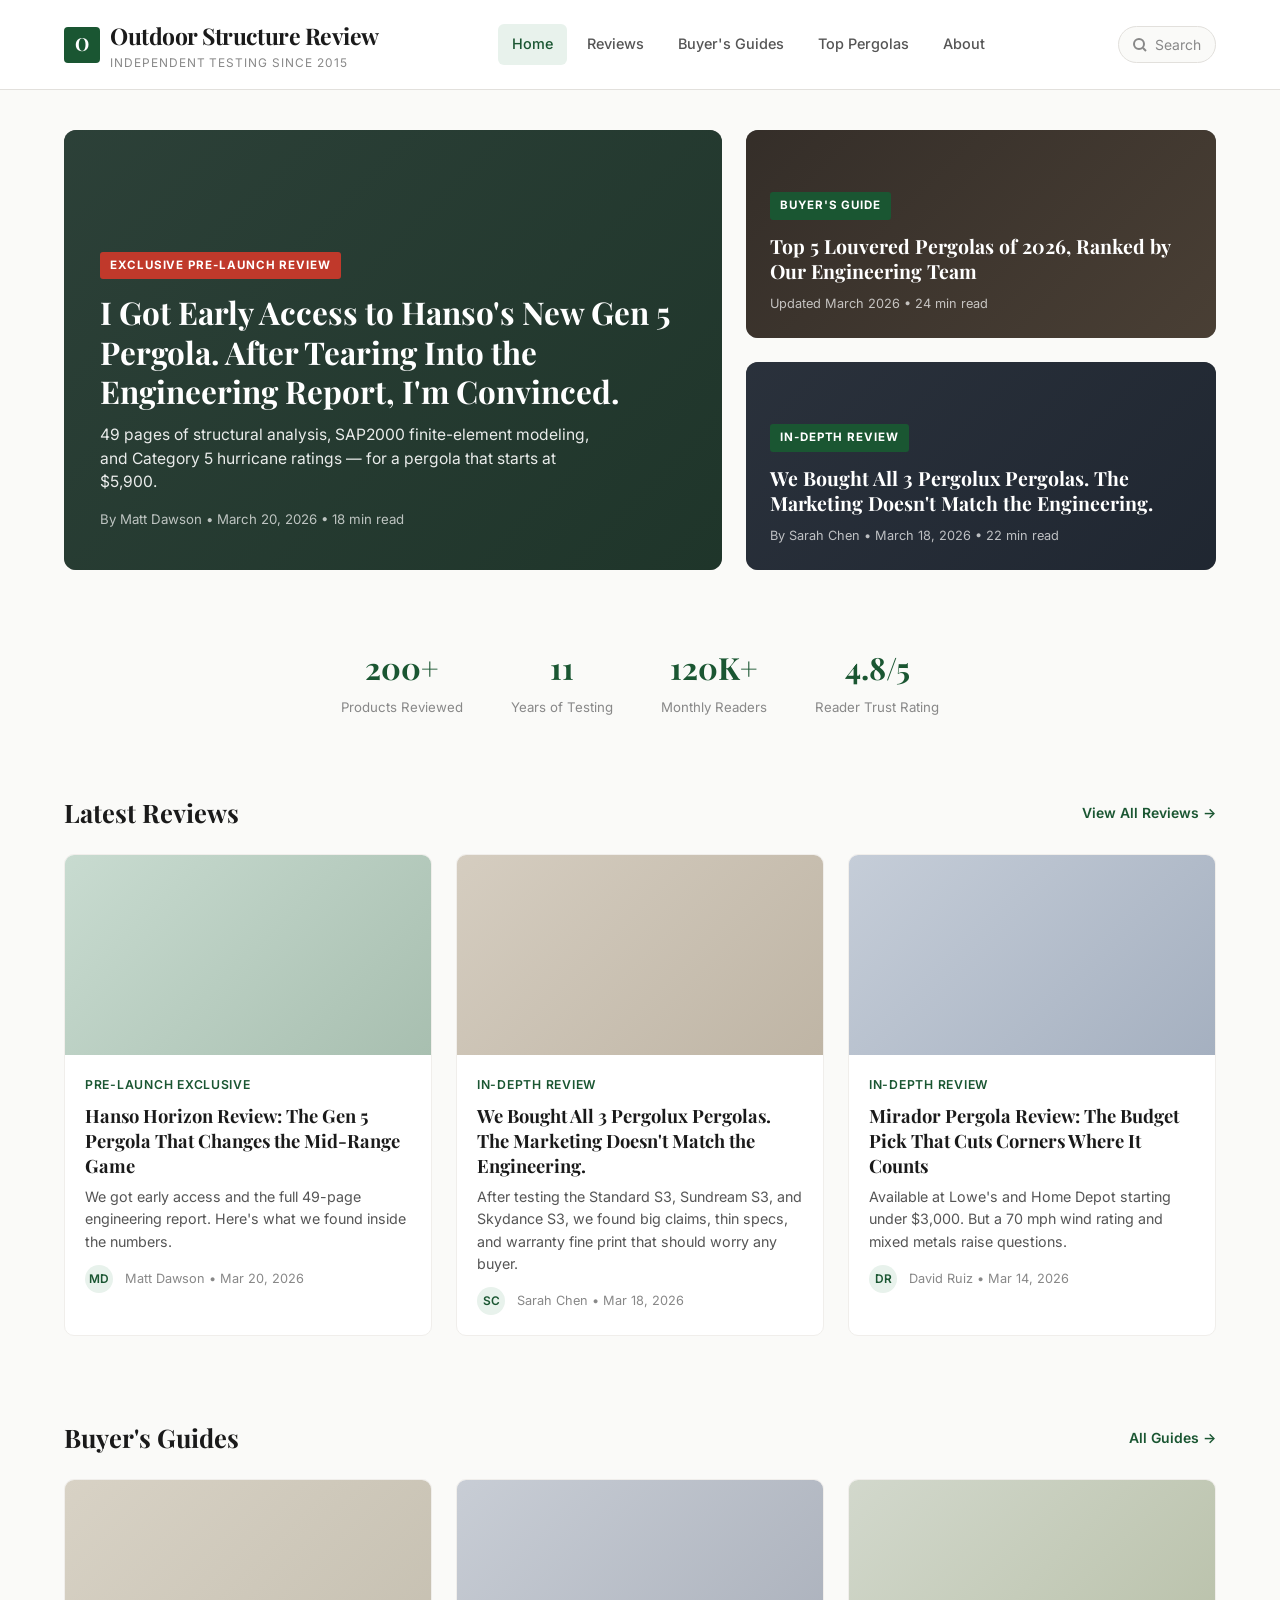
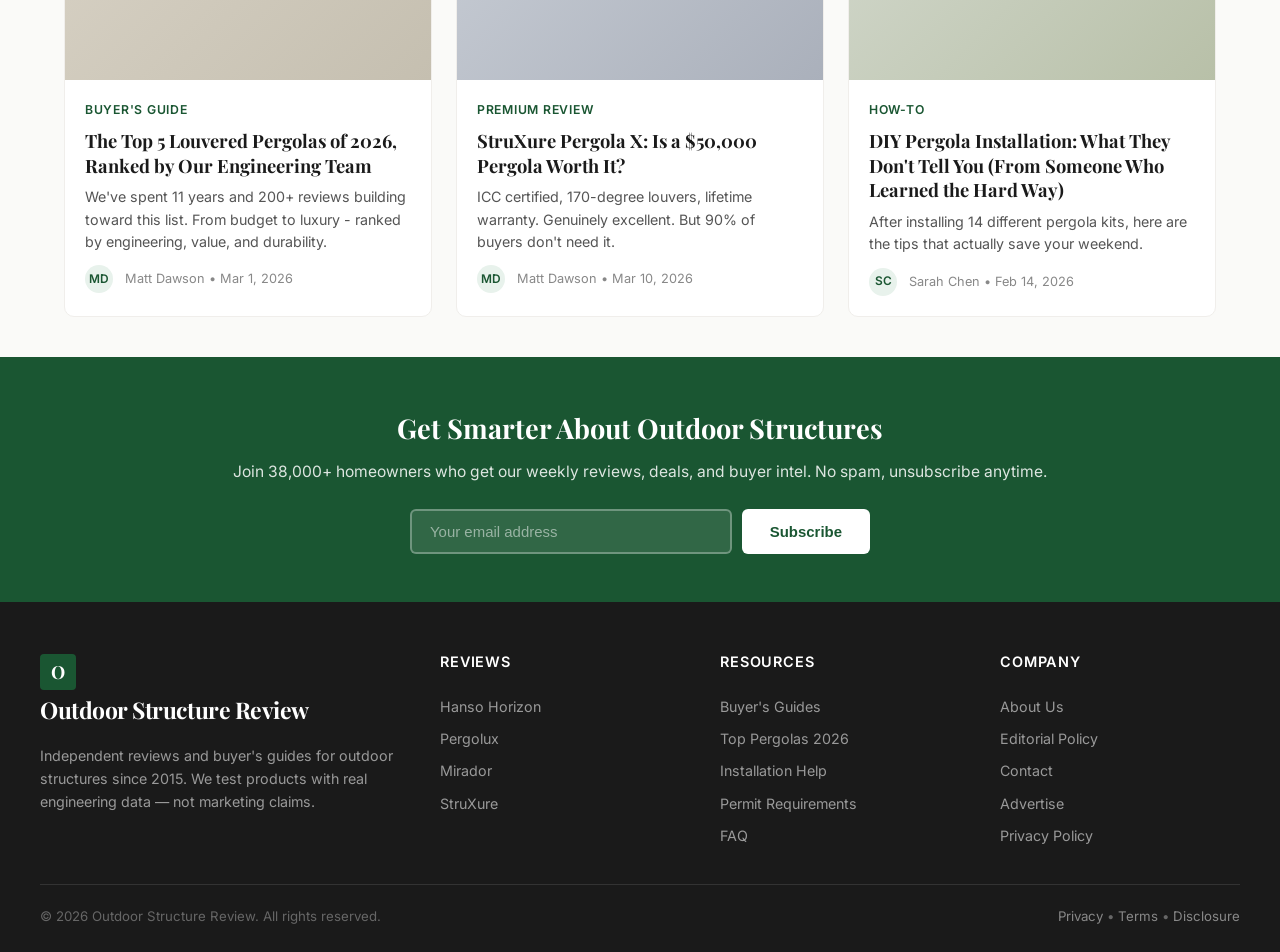
==== index.html @ c6b23fee "Add SEO optimization, fix pricing data, and replace all image placeholders - Add JSON-LD structured " ====
<!DOCTYPE html>
<html lang="en">
<head>
  <meta charset="UTF-8">
  <meta name="viewport" content="width=device-width, initial-scale=1.0">
  <title>Outdoor Structure Review — Independent Pergola Reviews & Buyer's Guides 2026</title>
  <meta name="description" content="Independent pergola reviews, head-to-head comparisons, and buyer's guides. Hanso, Pergolux, StruXure, Mirador - tested and ranked by engineers. Trusted since 2015.">
  <link rel="canonical" href="https://outdoorstructurereview.com/">
  <link rel="preconnect" href="https://fonts.googleapis.com">
  <link rel="preconnect" href="https://fonts.gstatic.com" crossorigin>
  <link href="https://fonts.googleapis.com/css2?family=Inter:wght@400;500;600;700&family=Playfair+Display:wght@700;800&display=swap" rel="stylesheet">
  <link rel="stylesheet" href="css/style.css">
  <link rel="icon" href="data:image/svg+xml,<svg xmlns='http://www.w3.org/2000/svg' viewBox='0 0 100 100'><rect width='100' height='100' rx='12' fill='%231a5632'/><text x='50' y='68' font-family='Georgia' font-size='55' font-weight='700' fill='white' text-anchor='middle'>O</text></svg>">
</head>
<body>

<!-- ===== HEADER ===== -->
<header class="site-header">
  <div class="header-top">
    <a href="index.html" class="logo">
      <div class="logo-icon">O</div>
      <div>
        <div class="logo-text">Outdoor Structure Review</div>
        <div class="logo-tagline">Independent Testing Since 2015</div>
      </div>
    </a>
    <nav class="nav-main">
      <a href="index.html" class="active">Home</a>
      <a href="reviews/horizon-launch-early-review.html">Reviews</a>
      <a href="top-pergolas-2026.html">Buyer's Guides</a>
      <a href="top-pergolas-2026.html">Top Pergolas</a>
      <a href="about.html">About</a>
    </nav>
    <div class="nav-search">
      <svg width="14" height="14" fill="none" stroke="currentColor" stroke-width="2"><circle cx="6" cy="6" r="5"/><line x1="10" y1="10" x2="13" y2="13"/></svg>
      Search
    </div>
    <button class="hamburger" aria-label="Menu">
      <span></span><span></span><span></span>
    </button>
  </div>
</header>

<!-- ===== HERO ===== -->
<section class="hero">
  <div class="hero-grid">
    <a href="reviews/horizon-launch-early-review.html" class="hero-main">
      <div class="hero-img" style="background: linear-gradient(135deg, #2d4a3e, #1a3a2a);"></div>
      <div class="hero-content">
        <div class="hero-badge">Exclusive Pre-Launch Review</div>
        <h2>I Got Early Access to Hanso's New Gen 5 Pergola. After Tearing Into the Engineering Report, I'm Convinced.</h2>
        <p>49 pages of structural analysis, SAP2000 finite-element modeling, and Category 5 hurricane ratings — for a pergola that starts at $5,900.</p>
        <div class="hero-meta">By Matt Dawson &bull; March 20, 2026 &bull; 18 min read</div>
      </div>
    </a>
    <div class="hero-sidebar">
      <a href="top-pergolas-2026.html" class="hero-card">
        <div class="hero-img" style="background: linear-gradient(135deg, #3a3028, #5a4a3a);"></div>
        <div class="hero-content">
          <div class="hero-badge green">Buyer's Guide</div>
          <h3>Top 5 Louvered Pergolas of 2026, Ranked by Our Engineering Team</h3>
          <div class="hero-meta">Updated March 2026 &bull; 24 min read</div>
        </div>
      </a>
      <a href="reviews/pergolux-review.html" class="hero-card">
        <div class="hero-img" style="background: linear-gradient(135deg, #2a3545, #1a2535);"></div>
        <div class="hero-content">
          <div class="hero-badge green">In-Depth Review</div>
          <h3>We Bought All 3 Pergolux Pergolas. The Marketing Doesn't Match the Engineering.</h3>
          <div class="hero-meta">By Sarah Chen &bull; March 18, 2026 &bull; 22 min read</div>
        </div>
      </a>
    </div>
  </div>
</section>

<!-- ===== TRUST BAR ===== -->
<div class="trust-bar">
  <div class="trust-item">
    <div class="trust-number">200+</div>
    <div class="trust-label">Products Reviewed</div>
  </div>
  <div class="trust-item">
    <div class="trust-number">11</div>
    <div class="trust-label">Years of Testing</div>
  </div>
  <div class="trust-item">
    <div class="trust-number">120K+</div>
    <div class="trust-label">Monthly Readers</div>
  </div>
  <div class="trust-item">
    <div class="trust-number">4.8/5</div>
    <div class="trust-label">Reader Trust Rating</div>
  </div>
</div>

<!-- ===== LATEST REVIEWS ===== -->
<div class="section-header">
  <h2>Latest Reviews</h2>
  <a href="#">View All Reviews &rarr;</a>
</div>

<div class="articles-grid">
  <div class="article-card" onclick="window.location='reviews/horizon-launch-early-review.html'">
    <div class="article-card-img" style="background: linear-gradient(135deg, #c8dbd0, #a8bfb0);"></div>
    <div class="article-card-body">
      <div class="article-card-category">Pre-Launch Exclusive</div>
      <h3>Hanso Horizon Review: The Gen 5 Pergola That Changes the Mid-Range Game</h3>
      <p>We got early access and the full 49-page engineering report. Here's what we found inside the numbers.</p>
      <div class="article-card-meta">
        <div class="author-avatar">MD</div>
        <span>Matt Dawson &bull; Mar 20, 2026</span>
      </div>
    </div>
  </div>

  <div class="article-card" onclick="window.location='reviews/pergolux-review.html'">
    <div class="article-card-img" style="background: linear-gradient(135deg, #d5cdc0, #bfb5a5);"></div>
    <div class="article-card-body">
      <div class="article-card-category">In-Depth Review</div>
      <h3>We Bought All 3 Pergolux Pergolas. The Marketing Doesn't Match the Engineering.</h3>
      <p>After testing the Standard S3, Sundream S3, and Skydance S3, we found big claims, thin specs, and warranty fine print that should worry any buyer.</p>
      <div class="article-card-meta">
        <div class="author-avatar">SC</div>
        <span>Sarah Chen &bull; Mar 18, 2026</span>
      </div>
    </div>
  </div>

  <div class="article-card" onclick="window.location='reviews/mirador-review.html'">
    <div class="article-card-img" style="background: linear-gradient(135deg, #c5cdd8, #a5b0c0);"></div>
    <div class="article-card-body">
      <div class="article-card-category">In-Depth Review</div>
      <h3>Mirador Pergola Review: The Budget Pick That Cuts Corners Where It Counts</h3>
      <p>Available at Lowe's and Home Depot starting under $3,000. But a 70 mph wind rating and mixed metals raise questions.</p>
      <div class="article-card-meta">
        <div class="author-avatar">DR</div>
        <span>David Ruiz &bull; Mar 14, 2026</span>
      </div>
    </div>
  </div>
</div>

<!-- ===== BUYER'S GUIDES ===== -->
<div class="section-header">
  <h2>Buyer's Guides</h2>
  <a href="#">All Guides &rarr;</a>
</div>

<div class="articles-grid">
  <div class="article-card" onclick="window.location='top-pergolas-2026.html'">
    <div class="article-card-img" style="background: linear-gradient(135deg, #d8d2c5, #c5bfb0);"></div>
    <div class="article-card-body">
      <div class="article-card-category">Buyer's Guide</div>
      <h3>The Top 5 Louvered Pergolas of 2026, Ranked by Our Engineering Team</h3>
      <p>We've spent 11 years and 200+ reviews building toward this list. From budget to luxury - ranked by engineering, value, and durability.</p>
      <div class="article-card-meta">
        <div class="author-avatar">MD</div>
        <span>Matt Dawson &bull; Mar 1, 2026</span>
      </div>
    </div>
  </div>

  <div class="article-card" onclick="window.location='reviews/struxure-review.html'">
    <div class="article-card-img" style="background: linear-gradient(135deg, #c8cdd5, #aab0bb);"></div>
    <div class="article-card-body">
      <div class="article-card-category">Premium Review</div>
      <h3>StruXure Pergola X: Is a $50,000 Pergola Worth It?</h3>
      <p>ICC certified, 170-degree louvers, lifetime warranty. Genuinely excellent. But 90% of buyers don't need it.</p>
      <div class="article-card-meta">
        <div class="author-avatar">MD</div>
        <span>Matt Dawson &bull; Mar 10, 2026</span>
      </div>
    </div>
  </div>

  <div class="article-card">
    <div class="article-card-img" style="background: linear-gradient(135deg, #d2d8cc, #b8c0a8);"></div>
    <div class="article-card-body">
      <div class="article-card-category">How-To</div>
      <h3>DIY Pergola Installation: What They Don't Tell You (From Someone Who Learned the Hard Way)</h3>
      <p>After installing 14 different pergola kits, here are the tips that actually save your weekend.</p>
      <div class="article-card-meta">
        <div class="author-avatar">SC</div>
        <span>Sarah Chen &bull; Feb 14, 2026</span>
      </div>
    </div>
  </div>
</div>

<!-- ===== NEWSLETTER ===== -->
<section class="newsletter-banner">
  <h2>Get Smarter About Outdoor Structures</h2>
  <p>Join 38,000+ homeowners who get our weekly reviews, deals, and buyer intel. No spam, unsubscribe anytime.</p>
  <form class="newsletter-form" onsubmit="return false;">
    <input type="email" placeholder="Your email address">
    <button type="submit">Subscribe</button>
  </form>
</section>

<!-- ===== FOOTER ===== -->
<footer class="site-footer">
  <div class="footer-grid">
    <div class="footer-col footer-about">
      <a href="index.html" class="logo">
        <div class="logo-icon">O</div>
        <div class="logo-text">Outdoor Structure Review</div>
      </a>
      <p>Independent reviews and buyer's guides for outdoor structures since 2015. We test products with real engineering data — not marketing claims.</p>
    </div>
    <div class="footer-col">
      <h4>Reviews</h4>
      <a href="reviews/horizon-launch-early-review.html">Hanso Horizon</a>
      <a href="reviews/pergolux-review.html">Pergolux</a>
      <a href="reviews/mirador-review.html">Mirador</a>
      <a href="reviews/struxure-review.html">StruXure</a>
    </div>
    <div class="footer-col">
      <h4>Resources</h4>
      <a href="#">Buyer's Guides</a>
      <a href="top-pergolas-2026.html">Top Pergolas 2026</a>
      <a href="#">Installation Help</a>
      <a href="#">Permit Requirements</a>
      <a href="#">FAQ</a>
    </div>
    <div class="footer-col">
      <h4>Company</h4>
      <a href="about.html">About Us</a>
      <a href="#">Editorial Policy</a>
      <a href="#">Contact</a>
      <a href="#">Advertise</a>
      <a href="#">Privacy Policy</a>
    </div>
  </div>
  <div class="footer-bottom">
    <span>&copy; 2026 Outdoor Structure Review. All rights reserved.</span>
    <span>
      <a href="#">Privacy</a> &bull;
      <a href="#">Terms</a> &bull;
      <a href="#">Disclosure</a>
    </span>
  </div>
</footer>

</body>
</html>
---- css/style.css ----
/* ===== RESET & BASE ===== */
*, *::before, *::after { box-sizing: border-box; margin: 0; padding: 0; }

:root {
  --color-bg: #fafaf8;
  --color-surface: #ffffff;
  --color-text: #1a1a1a;
  --color-text-secondary: #555;
  --color-text-muted: #888;
  --color-accent: #1a5632;
  --color-accent-light: #e8f2ec;
  --color-accent-hover: #124025;
  --color-border: #e2e0dc;
  --color-border-light: #f0eeeb;
  --color-highlight: #f5f0e6;
  --color-red: #c0392b;
  --font-heading: 'Playfair Display', Georgia, 'Times New Roman', serif;
  --font-body: 'Inter', -apple-system, BlinkMacSystemFont, 'Segoe UI', sans-serif;
  --font-mono: 'JetBrains Mono', 'Fira Code', monospace;
  --max-width: 1200px;
  --content-width: 740px;
  --radius: 6px;
  --shadow-sm: 0 1px 3px rgba(0,0,0,0.06);
  --shadow-md: 0 4px 12px rgba(0,0,0,0.08);
  --shadow-lg: 0 8px 30px rgba(0,0,0,0.1);
  --transition: 0.2s ease;
}

html { font-size: 17px; scroll-behavior: smooth; }

body {
  font-family: var(--font-body);
  color: var(--color-text);
  background: var(--color-bg);
  line-height: 1.7;
  -webkit-font-smoothing: antialiased;
}

a { color: var(--color-accent); text-decoration: none; transition: color var(--transition); }
a:hover { color: var(--color-accent-hover); }

img { max-width: 100%; height: auto; display: block; }

/* ===== HEADER / NAV ===== */
.site-header {
  background: var(--color-surface);
  border-bottom: 1px solid var(--color-border);
  position: sticky;
  top: 0;
  z-index: 100;
}

.header-top {
  max-width: var(--max-width);
  margin: 0 auto;
  display: flex;
  align-items: center;
  justify-content: space-between;
  padding: 16px 24px;
}

.logo {
  display: flex;
  align-items: center;
  gap: 10px;
  text-decoration: none;
  color: var(--color-text);
}

.logo-icon {
  width: 36px;
  height: 36px;
  background: var(--color-accent);
  border-radius: 4px;
  display: flex;
  align-items: center;
  justify-content: center;
  color: white;
  font-weight: 700;
  font-size: 18px;
  font-family: var(--font-heading);
}

.logo-text {
  font-family: var(--font-heading);
  font-size: 1.35rem;
  font-weight: 700;
  letter-spacing: -0.02em;
}

.logo-tagline {
  font-size: 0.7rem;
  color: var(--color-text-muted);
  text-transform: uppercase;
  letter-spacing: 0.08em;
  margin-top: -2px;
}

.nav-main {
  display: flex;
  align-items: center;
  gap: 6px;
}

.nav-main a {
  color: var(--color-text-secondary);
  font-size: 0.85rem;
  font-weight: 500;
  padding: 8px 14px;
  border-radius: var(--radius);
  transition: all var(--transition);
}

.nav-main a:hover,
.nav-main a.active {
  color: var(--color-accent);
  background: var(--color-accent-light);
}

.nav-search {
  display: flex;
  align-items: center;
  gap: 8px;
  background: var(--color-bg);
  border: 1px solid var(--color-border);
  border-radius: 20px;
  padding: 6px 14px;
  font-size: 0.82rem;
  color: var(--color-text-muted);
  cursor: pointer;
  transition: border-color var(--transition);
}

.nav-search:hover { border-color: var(--color-accent); }

.hamburger {
  display: none;
  background: none;
  border: none;
  cursor: pointer;
  padding: 8px;
}

.hamburger span {
  display: block;
  width: 22px;
  height: 2px;
  background: var(--color-text);
  margin: 5px 0;
  transition: all var(--transition);
}

/* category bar */
.category-bar {
  background: var(--color-surface);
  border-bottom: 1px solid var(--color-border-light);
}

.category-bar-inner {
  max-width: var(--max-width);
  margin: 0 auto;
  padding: 0 24px;
  display: flex;
  gap: 0;
  overflow-x: auto;
}

.category-bar a {
  font-size: 0.78rem;
  font-weight: 500;
  color: var(--color-text-muted);
  padding: 10px 16px;
  white-space: nowrap;
  border-bottom: 2px solid transparent;
  transition: all var(--transition);
}

.category-bar a:hover,
.category-bar a.active {
  color: var(--color-accent);
  border-bottom-color: var(--color-accent);
}

/* ===== HERO / FEATURED ===== */
.hero {
  max-width: var(--max-width);
  margin: 0 auto;
  padding: 40px 24px;
}

.hero-grid {
  display: grid;
  grid-template-columns: 1.4fr 1fr;
  gap: 24px;
}

.hero-main {
  position: relative;
  border-radius: 12px;
  overflow: hidden;
  cursor: pointer;
  background: #2a2a2a;
  min-height: 440px;
}

.hero-main .hero-img {
  width: 100%;
  height: 100%;
  object-fit: cover;
  position: absolute;
  top: 0;
  left: 0;
  opacity: 0.7;
  transition: opacity var(--transition);
}

.hero-main:hover .hero-img { opacity: 0.6; }

.hero-main .hero-content {
  position: relative;
  z-index: 1;
  padding: 40px 36px;
  display: flex;
  flex-direction: column;
  justify-content: flex-end;
  height: 100%;
  color: white;
}

.hero-badge {
  display: inline-block;
  background: var(--color-red);
  color: white;
  font-size: 0.68rem;
  font-weight: 700;
  text-transform: uppercase;
  letter-spacing: 0.08em;
  padding: 4px 10px;
  border-radius: 3px;
  margin-bottom: 14px;
  width: fit-content;
}

.hero-badge.green { background: var(--color-accent); }

.hero-main h2 {
  font-family: var(--font-heading);
  font-size: 1.85rem;
  line-height: 1.25;
  margin-bottom: 12px;
  font-weight: 700;
}

.hero-main p {
  font-size: 0.92rem;
  opacity: 0.9;
  line-height: 1.5;
  max-width: 500px;
}

.hero-meta {
  margin-top: 14px;
  font-size: 0.78rem;
  opacity: 0.7;
}

.hero-sidebar {
  display: flex;
  flex-direction: column;
  gap: 24px;
}

.hero-card {
  position: relative;
  border-radius: 12px;
  overflow: hidden;
  cursor: pointer;
  background: #2a2a2a;
  flex: 1;
  min-height: 200px;
}

.hero-card .hero-img {
  width: 100%;
  height: 100%;
  object-fit: cover;
  position: absolute;
  top: 0;
  left: 0;
  opacity: 0.65;
  transition: opacity var(--transition);
}

.hero-card:hover .hero-img { opacity: 0.55; }

.hero-card .hero-content {
  position: relative;
  z-index: 1;
  padding: 24px;
  display: flex;
  flex-direction: column;
  justify-content: flex-end;
  height: 100%;
  color: white;
}

.hero-card h3 {
  font-family: var(--font-heading);
  font-size: 1.15rem;
  line-height: 1.3;
  font-weight: 700;
}

.hero-card .hero-meta {
  margin-top: 8px;
  font-size: 0.75rem;
}

/* ===== SECTION HEADERS ===== */
.section-header {
  max-width: var(--max-width);
  margin: 0 auto;
  padding: 40px 24px 20px;
  display: flex;
  align-items: center;
  justify-content: space-between;
}

.section-header h2 {
  font-family: var(--font-heading);
  font-size: 1.5rem;
  font-weight: 700;
}

.section-header a {
  font-size: 0.82rem;
  font-weight: 600;
}

/* ===== ARTICLE CARDS GRID ===== */
.articles-grid {
  max-width: var(--max-width);
  margin: 0 auto;
  padding: 0 24px 40px;
  display: grid;
  grid-template-columns: repeat(3, 1fr);
  gap: 24px;
}

.article-card {
  background: var(--color-surface);
  border-radius: 10px;
  overflow: hidden;
  border: 1px solid var(--color-border-light);
  transition: all var(--transition);
  cursor: pointer;
}

.article-card:hover {
  box-shadow: var(--shadow-md);
  transform: translateY(-2px);
}

.article-card-img {
  width: 100%;
  height: 200px;
  object-fit: cover;
  background: linear-gradient(135deg, #e8e6e1, #d5d2cc);
}

.article-card-body {
  padding: 20px;
}

.article-card-category {
  font-size: 0.72rem;
  font-weight: 600;
  text-transform: uppercase;
  letter-spacing: 0.06em;
  color: var(--color-accent);
  margin-bottom: 8px;
}

.article-card-body h3 {
  font-family: var(--font-heading);
  font-size: 1.08rem;
  line-height: 1.35;
  margin-bottom: 8px;
  color: var(--color-text);
  font-weight: 700;
}

.article-card-body p {
  font-size: 0.84rem;
  color: var(--color-text-secondary);
  line-height: 1.55;
  margin-bottom: 12px;
}

.article-card-meta {
  display: flex;
  align-items: center;
  gap: 12px;
  font-size: 0.75rem;
  color: var(--color-text-muted);
}

.article-card-meta .author-avatar {
  width: 28px;
  height: 28px;
  border-radius: 50%;
  background: var(--color-accent-light);
  display: flex;
  align-items: center;
  justify-content: center;
  font-size: 0.7rem;
  font-weight: 600;
  color: var(--color-accent);
}

/* ===== NEWSLETTER BANNER ===== */
.newsletter-banner {
  background: var(--color-accent);
  color: white;
  padding: 48px 24px;
  text-align: center;
}

.newsletter-banner h2 {
  font-family: var(--font-heading);
  font-size: 1.6rem;
  margin-bottom: 8px;
}

.newsletter-banner p {
  font-size: 0.92rem;
  opacity: 0.85;
  margin-bottom: 24px;
}

.newsletter-form {
  display: flex;
  gap: 10px;
  justify-content: center;
  max-width: 460px;
  margin: 0 auto;
}

.newsletter-form input {
  flex: 1;
  padding: 12px 18px;
  border: 2px solid rgba(255,255,255,0.3);
  border-radius: var(--radius);
  background: rgba(255,255,255,0.1);
  color: white;
  font-size: 0.88rem;
  outline: none;
  transition: border-color var(--transition);
}

.newsletter-form input::placeholder { color: rgba(255,255,255,0.5); }
.newsletter-form input:focus { border-color: white; }

.newsletter-form button {
  padding: 12px 28px;
  background: white;
  color: var(--color-accent);
  border: none;
  border-radius: var(--radius);
  font-weight: 600;
  font-size: 0.88rem;
  cursor: pointer;
  transition: all var(--transition);
}

.newsletter-form button:hover { background: var(--color-highlight); }

/* ===== TRUST BAR ===== */
.trust-bar {
  max-width: var(--max-width);
  margin: 0 auto;
  padding: 32px 24px;
  display: flex;
  justify-content: center;
  gap: 48px;
  flex-wrap: wrap;
}

.trust-item {
  text-align: center;
}

.trust-item .trust-number {
  font-family: var(--font-heading);
  font-size: 1.8rem;
  font-weight: 700;
  color: var(--color-accent);
}

.trust-item .trust-label {
  font-size: 0.78rem;
  color: var(--color-text-muted);
  margin-top: 2px;
}

/* ===== FOOTER ===== */
.site-footer {
  background: #1a1a1a;
  color: #ccc;
  padding: 48px 24px 24px;
}

.footer-grid {
  max-width: var(--max-width);
  margin: 0 auto;
  display: grid;
  grid-template-columns: 1.5fr 1fr 1fr 1fr;
  gap: 40px;
  padding-bottom: 32px;
  border-bottom: 1px solid #333;
}

.footer-col h4 {
  color: white;
  font-size: 0.85rem;
  font-weight: 600;
  text-transform: uppercase;
  letter-spacing: 0.06em;
  margin-bottom: 16px;
}

.footer-col p {
  font-size: 0.84rem;
  line-height: 1.6;
  color: #999;
}

.footer-col a {
  display: block;
  color: #999;
  font-size: 0.84rem;
  padding: 4px 0;
  transition: color var(--transition);
}

.footer-col a:hover { color: white; }

.footer-about .logo {
  margin-bottom: 12px;
}

.footer-about .logo .logo-icon { background: var(--color-accent); }
.footer-about .logo .logo-text { color: white; }

.footer-bottom {
  max-width: var(--max-width);
  margin: 0 auto;
  padding-top: 20px;
  display: flex;
  justify-content: space-between;
  align-items: center;
  font-size: 0.78rem;
  color: #666;
}

.footer-bottom a { color: #888; }
.footer-bottom a:hover { color: white; }

/* ===== ARTICLE PAGE ===== */
.article-header {
  max-width: var(--content-width);
  margin: 0 auto;
  padding: 48px 24px 0;
}

.article-breadcrumb {
  font-size: 0.78rem;
  color: var(--color-text-muted);
  margin-bottom: 20px;
}

.article-breadcrumb a { color: var(--color-text-muted); }
.article-breadcrumb a:hover { color: var(--color-accent); }

.article-category-tag {
  display: inline-block;
  background: var(--color-accent-light);
  color: var(--color-accent);
  font-size: 0.72rem;
  font-weight: 700;
  text-transform: uppercase;
  letter-spacing: 0.06em;
  padding: 5px 12px;
  border-radius: 3px;
  margin-bottom: 16px;
}

.article-header h1 {
  font-family: var(--font-heading);
  font-size: 2.4rem;
  line-height: 1.2;
  font-weight: 700;
  margin-bottom: 18px;
  letter-spacing: -0.01em;
}

.article-subtitle {
  font-size: 1.15rem;
  color: var(--color-text-secondary);
  line-height: 1.5;
  margin-bottom: 24px;
}

.article-author-bar {
  display: flex;
  align-items: center;
  gap: 14px;
  padding: 20px 0;
  border-top: 1px solid var(--color-border-light);
  border-bottom: 1px solid var(--color-border-light);
  margin-bottom: 32px;
}

.article-author-avatar {
  width: 48px;
  height: 48px;
  border-radius: 50%;
  background: var(--color-accent-light);
  display: flex;
  align-items: center;
  justify-content: center;
  font-weight: 700;
  color: var(--color-accent);
  font-size: 1rem;
}

.article-author-info .name {
  font-weight: 600;
  font-size: 0.92rem;
}

.article-author-info .details {
  font-size: 0.8rem;
  color: var(--color-text-muted);
}

.article-share {
  margin-left: auto;
  display: flex;
  gap: 8px;
}

.share-btn {
  width: 36px;
  height: 36px;
  border-radius: 50%;
  border: 1px solid var(--color-border);
  display: flex;
  align-items: center;
  justify-content: center;
  color: var(--color-text-muted);
  font-size: 0.8rem;
  cursor: pointer;
  transition: all var(--transition);
  background: none;
}

.share-btn:hover {
  border-color: var(--color-accent);
  color: var(--color-accent);
  background: var(--color-accent-light);
}

/* Article body content */
.article-body {
  max-width: var(--content-width);
  margin: 0 auto;
  padding: 0 24px 60px;
}

.article-body p {
  margin-bottom: 1.3em;
  font-size: 1rem;
  line-height: 1.78;
}

.article-body h2 {
  font-family: var(--font-heading);
  font-size: 1.65rem;
  margin-top: 2.5em;
  margin-bottom: 0.7em;
  font-weight: 700;
  line-height: 1.25;
}

.article-body h3 {
  font-family: var(--font-heading);
  font-size: 1.25rem;
  margin-top: 2em;
  margin-bottom: 0.5em;
  font-weight: 700;
}

.article-body ul, .article-body ol {
  margin-bottom: 1.3em;
  padding-left: 1.5em;
}

.article-body li {
  margin-bottom: 0.5em;
  line-height: 1.65;
}

.article-body strong { font-weight: 600; }

.article-body blockquote {
  border-left: 3px solid var(--color-accent);
  padding: 16px 24px;
  margin: 1.5em 0;
  background: var(--color-accent-light);
  border-radius: 0 var(--radius) var(--radius) 0;
  font-style: italic;
  color: var(--color-text-secondary);
}

/* table wrapper for mobile scroll */
.table-wrap {
  width: 100%;
  overflow-x: auto;
  -webkit-overflow-scrolling: touch;
  margin: 1.5em 0;
}

.table-wrap table {
  margin: 0;
}

/* tables */
.article-body table {
  width: 100%;
  border-collapse: collapse;
  margin: 1.5em 0;
  font-size: 0.88rem;
  min-width: 540px;
}

.article-body thead { background: var(--color-accent); color: white; }
.article-body th {
  padding: 12px 14px;
  text-align: left;
  font-weight: 600;
  font-size: 0.82rem;
}

.article-body td {
  padding: 11px 14px;
  border-bottom: 1px solid var(--color-border-light);
}

.article-body tbody tr:hover { background: var(--color-accent-light); }
.article-body tbody tr:nth-child(even) { background: var(--color-bg); }
.article-body tbody tr:nth-child(even):hover { background: var(--color-accent-light); }

.winner-cell { color: var(--color-accent); font-weight: 600; }

/* image placeholders */
.article-img {
  width: 100%;
  border-radius: 10px;
  margin: 1.5em 0 0.5em;
  overflow: hidden;
  background: linear-gradient(135deg, #e8e6e1, #d5d2cc);
  border: 1px solid var(--color-border-light);
}

.article-img .img-placeholder {
  display: flex;
  align-items: center;
  justify-content: center;
  min-height: 320px;
  padding: 40px;
  text-align: center;
  color: #888;
  font-size: 0.88rem;
  font-style: italic;
}

.article-img-caption {
  font-size: 0.82rem;
  color: var(--color-text-muted);
  font-style: italic;
  margin-bottom: 1.5em;
  line-height: 1.5;
}

/* CTA boxes */
.article-cta {
  background: var(--color-accent);
  color: white;
  padding: 28px 32px;
  border-radius: 10px;
  margin: 2em 0;
  text-align: center;
}

.article-cta a {
  color: white;
  font-weight: 700;
  font-size: 1.05rem;
  text-decoration: underline;
  text-underline-offset: 4px;
}

.article-cta a:hover { opacity: 0.85; }

.article-cta p {
  margin-bottom: 0.5em !important;
  font-size: 0.88rem !important;
  opacity: 0.85;
}

/* disclosure */
.article-disclosure {
  background: var(--color-highlight);
  border: 1px solid var(--color-border);
  border-radius: var(--radius);
  padding: 20px 24px;
  margin: 2em 0;
  font-size: 0.84rem;
  color: var(--color-text-secondary);
  line-height: 1.6;
}

/* author bio at end */
.author-bio {
  display: flex;
  gap: 20px;
  align-items: flex-start;
  background: var(--color-surface);
  border: 1px solid var(--color-border);
  border-radius: 10px;
  padding: 28px;
  margin-top: 2em;
}

.author-bio-avatar {
  width: 72px;
  height: 72px;
  border-radius: 50%;
  background: var(--color-accent-light);
  display: flex;
  align-items: center;
  justify-content: center;
  font-weight: 700;
  color: var(--color-accent);
  font-size: 1.3rem;
  flex-shrink: 0;
}

.author-bio h4 {
  font-size: 1rem;
  margin-bottom: 4px;
}

.author-bio p {
  font-size: 0.86rem !important;
  color: var(--color-text-secondary);
  line-height: 1.55 !important;
  margin-bottom: 0 !important;
}

/* ===== ABOUT PAGE ===== */
.page-header {
  max-width: var(--content-width);
  margin: 0 auto;
  padding: 48px 24px 0;
  text-align: center;
}

.page-header h1 {
  font-family: var(--font-heading);
  font-size: 2.2rem;
  margin-bottom: 16px;
}

.page-header .subtitle {
  font-size: 1.1rem;
  color: var(--color-text-secondary);
  line-height: 1.55;
  max-width: 560px;
  margin: 0 auto;
}

.page-body {
  max-width: var(--content-width);
  margin: 0 auto;
  padding: 40px 24px 60px;
}

.page-body p {
  margin-bottom: 1.3em;
  line-height: 1.78;
}

.page-body h2 {
  font-family: var(--font-heading);
  font-size: 1.5rem;
  margin-top: 2em;
  margin-bottom: 0.7em;
}

.team-grid {
  display: grid;
  grid-template-columns: repeat(3, 1fr);
  gap: 28px;
  margin: 2em 0;
}

.team-card {
  text-align: center;
  padding: 28px 20px;
  background: var(--color-surface);
  border: 1px solid var(--color-border-light);
  border-radius: 10px;
}

.team-avatar {
  width: 80px;
  height: 80px;
  border-radius: 50%;
  background: var(--color-accent-light);
  display: flex;
  align-items: center;
  justify-content: center;
  font-weight: 700;
  color: var(--color-accent);
  font-size: 1.5rem;
  margin: 0 auto 14px;
}

.team-card h3 { font-size: 1rem; margin-bottom: 2px; }
.team-card .role { font-size: 0.82rem; color: var(--color-accent); margin-bottom: 10px; }
.team-card p { font-size: 0.84rem; color: var(--color-text-secondary); line-height: 1.5; }

/* values */
.values-grid {
  display: grid;
  grid-template-columns: repeat(2, 1fr);
  gap: 20px;
  margin: 2em 0;
}

.value-card {
  padding: 24px;
  background: var(--color-surface);
  border: 1px solid var(--color-border-light);
  border-radius: 10px;
}

.value-card h3 {
  font-size: 1rem;
  margin-bottom: 8px;
  display: flex;
  align-items: center;
  gap: 8px;
}

.value-icon {
  width: 32px;
  height: 32px;
  border-radius: 6px;
  background: var(--color-accent-light);
  display: flex;
  align-items: center;
  justify-content: center;
  font-size: 1rem;
}

.value-card p { font-size: 0.86rem; color: var(--color-text-secondary); line-height: 1.55; }

/* ===== RESPONSIVE ===== */
@media (max-width: 900px) {
  .hero-grid {
    grid-template-columns: 1fr;
  }

  .hero-sidebar {
    flex-direction: row;
  }

  .hero-card { min-height: 160px; }

  .articles-grid {
    grid-template-columns: repeat(2, 1fr);
  }

  .footer-grid {
    grid-template-columns: repeat(2, 1fr);
  }

  .team-grid {
    grid-template-columns: repeat(2, 1fr);
  }
}

@media (max-width: 650px) {
  html { font-size: 16px; }

  .nav-main, .nav-search { display: none; }
  .hamburger { display: block; }

  .header-top { padding: 12px 16px; }
  .logo-icon { width: 28px; height: 28px; font-size: 14px; }
  .logo-text { font-size: 1rem; }
  .logo-tagline { font-size: 0.6rem; }

  .category-bar-inner { padding: 0 16px; }

  .hero { padding: 24px 16px; }
  .hero-main { min-height: 300px; }
  .hero-main h2 { font-size: 1.45rem; }

  .hero-sidebar { flex-direction: column; }

  .articles-grid {
    grid-template-columns: 1fr;
    padding: 0 16px 32px;
  }

  .article-header { padding: 32px 16px 0; }
  .article-header h1 { font-size: 1.75rem; }
  .article-body { padding: 0 16px 40px; }

  .newsletter-form { flex-direction: column; }

  .footer-grid { grid-template-columns: 1fr; gap: 28px; }
  .footer-bottom { flex-direction: column; gap: 8px; text-align: center; }

  .team-grid { grid-template-columns: 1fr; }
  .values-grid { grid-template-columns: 1fr; }

  .trust-bar { gap: 28px; }

  .article-author-bar { flex-wrap: wrap; }
  .article-share { margin-left: 0; }
}
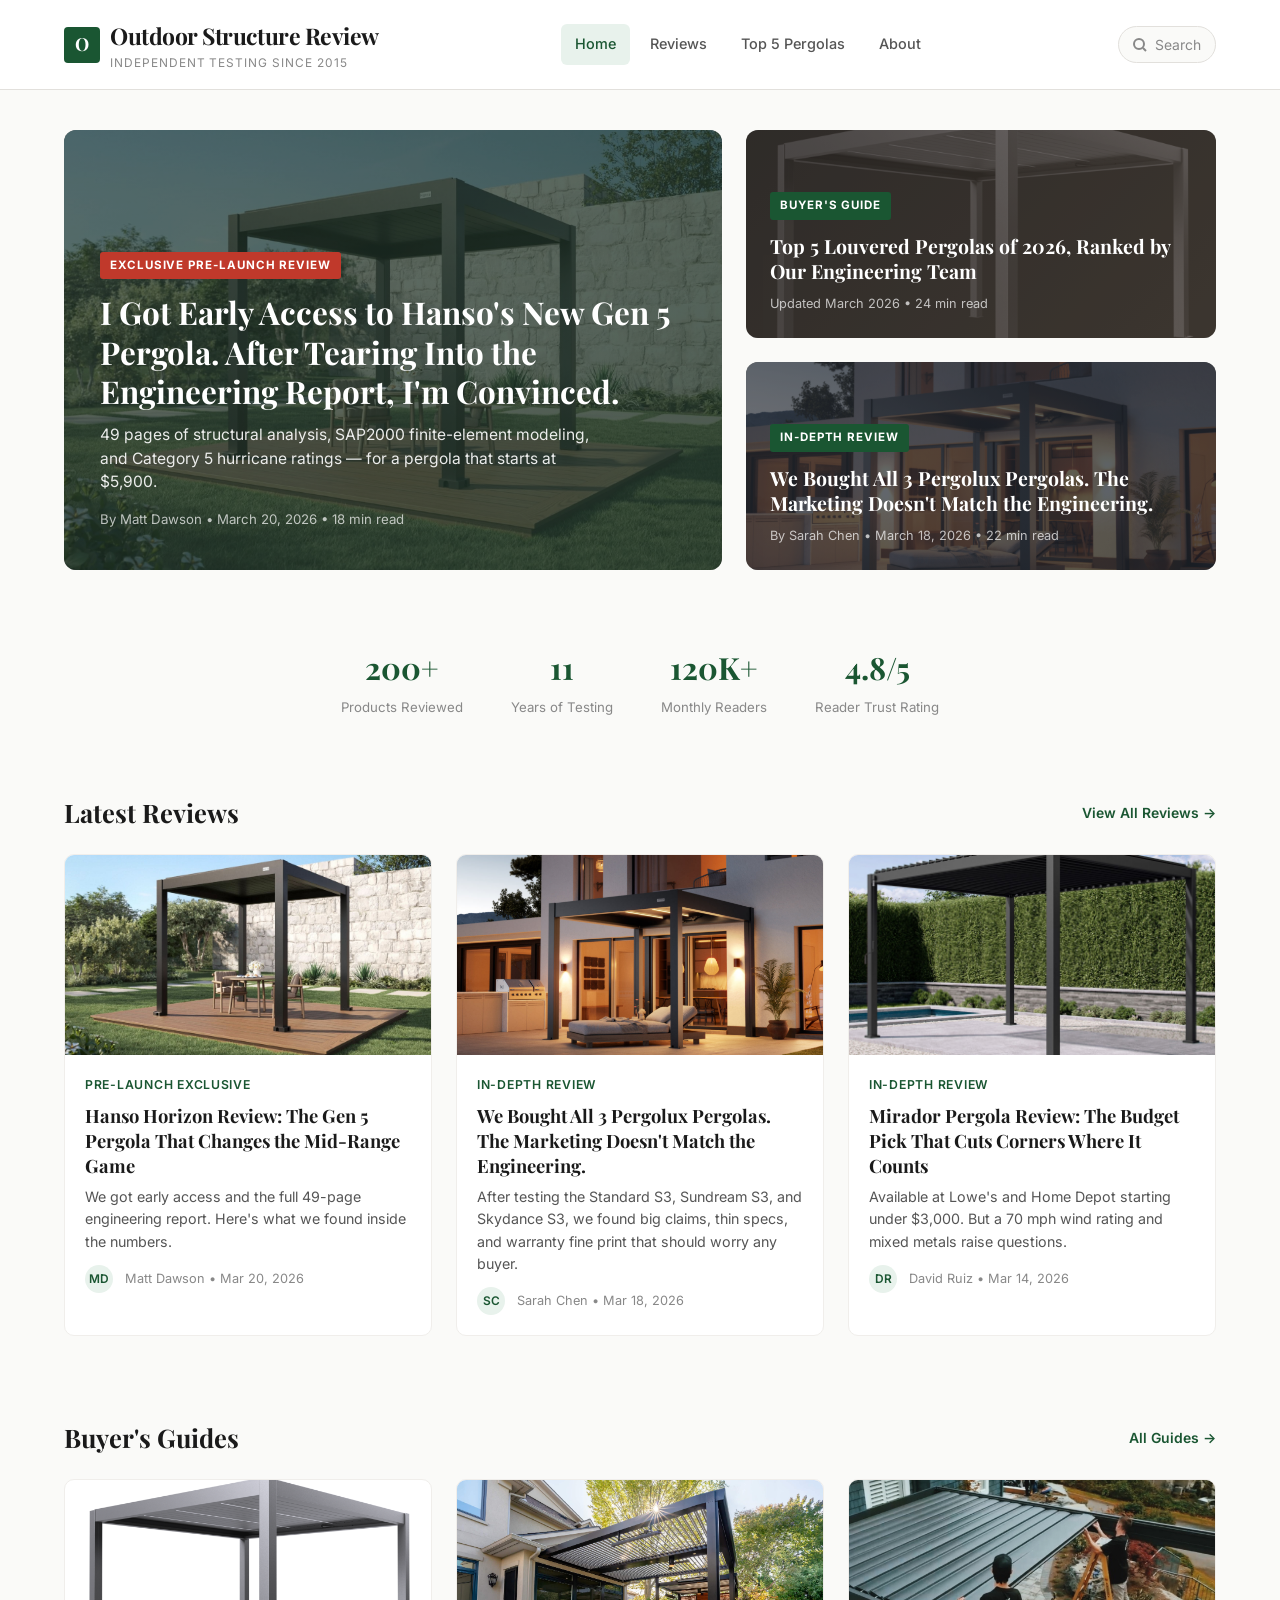
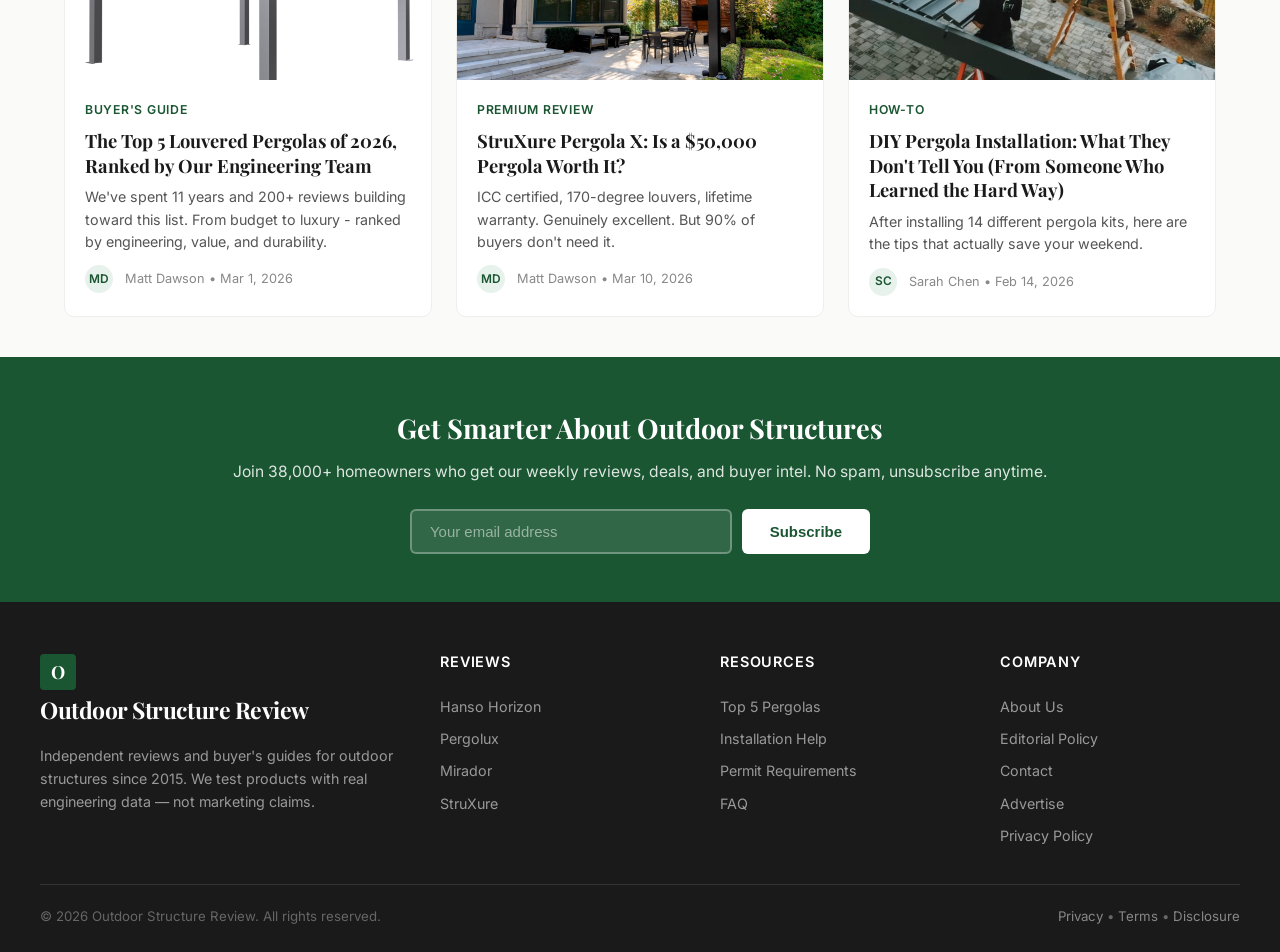
==== commit 7f58defa: "Consolidate nav: merge Buyer's Guides + Top Pergolas into single Top 5 Pergolas link Updated nav and" ====
--- a/index.html
+++ b/index.html
@@ -27,8 +27,7 @@
     <nav class="nav-main">
       <a href="index.html" class="active">Home</a>
       <a href="reviews/horizon-launch-early-review.html">Reviews</a>
-      <a href="top-pergolas-2026.html">Buyer's Guides</a>
-      <a href="top-pergolas-2026.html">Top Pergolas</a>
+      <a href="top-pergolas-2026.html">Top 5 Pergolas</a>
       <a href="about.html">About</a>
     </nav>
     <div class="nav-search">
@@ -45,7 +44,7 @@
 <section class="hero">
   <div class="hero-grid">
     <a href="reviews/horizon-launch-early-review.html" class="hero-main">
-      <div class="hero-img" style="background: linear-gradient(135deg, #2d4a3e, #1a3a2a);"></div>
+      <div class="hero-img" style="background: linear-gradient(135deg, rgba(26,58,42,0.55), rgba(26,58,42,0.7)), url('images/reviews/hanso-master-hero.jpg') center/cover;"></div>
       <div class="hero-content">
         <div class="hero-badge">Exclusive Pre-Launch Review</div>
         <h2>I Got Early Access to Hanso's New Gen 5 Pergola. After Tearing Into the Engineering Report, I'm Convinced.</h2>
@@ -55,7 +54,7 @@
     </a>
     <div class="hero-sidebar">
       <a href="top-pergolas-2026.html" class="hero-card">
-        <div class="hero-img" style="background: linear-gradient(135deg, #3a3028, #5a4a3a);"></div>
+        <div class="hero-img" style="background: linear-gradient(135deg, rgba(58,48,40,0.55), rgba(90,74,58,0.6)), url('images/reviews/hanso-master-render.png') center/cover;"></div>
         <div class="hero-content">
           <div class="hero-badge green">Buyer's Guide</div>
           <h3>Top 5 Louvered Pergolas of 2026, Ranked by Our Engineering Team</h3>
@@ -63,7 +62,7 @@
         </div>
       </a>
       <a href="reviews/pergolux-review.html" class="hero-card">
-        <div class="hero-img" style="background: linear-gradient(135deg, #2a3545, #1a2535);"></div>
+        <div class="hero-img" style="background: linear-gradient(135deg, rgba(42,53,69,0.55), rgba(26,37,53,0.6)), url('images/reviews/pergolux-skydance-hero.jpg') center/cover;"></div>
         <div class="hero-content">
           <div class="hero-badge green">In-Depth Review</div>
           <h3>We Bought All 3 Pergolux Pergolas. The Marketing Doesn't Match the Engineering.</h3>
@@ -102,7 +101,7 @@
 
 <div class="articles-grid">
   <div class="article-card" onclick="window.location='reviews/horizon-launch-early-review.html'">
-    <div class="article-card-img" style="background: linear-gradient(135deg, #c8dbd0, #a8bfb0);"></div>
+    <div class="article-card-img" style="background: url('images/reviews/hanso-master-hero.jpg') center/cover;"></div>
     <div class="article-card-body">
       <div class="article-card-category">Pre-Launch Exclusive</div>
       <h3>Hanso Horizon Review: The Gen 5 Pergola That Changes the Mid-Range Game</h3>
@@ -115,7 +114,7 @@
   </div>
 
   <div class="article-card" onclick="window.location='reviews/pergolux-review.html'">
-    <div class="article-card-img" style="background: linear-gradient(135deg, #d5cdc0, #bfb5a5);"></div>
+    <div class="article-card-img" style="background: url('images/reviews/pergolux-skydance-hero.jpg') center/cover;"></div>
     <div class="article-card-body">
       <div class="article-card-category">In-Depth Review</div>
       <h3>We Bought All 3 Pergolux Pergolas. The Marketing Doesn't Match the Engineering.</h3>
@@ -128,7 +127,7 @@
   </div>
 
   <div class="article-card" onclick="window.location='reviews/mirador-review.html'">
-    <div class="article-card-img" style="background: linear-gradient(135deg, #c5cdd8, #a5b0c0);"></div>
+    <div class="article-card-img" style="background: url('images/reviews/mirador-111s-lifestyle.jpg') center/cover;"></div>
     <div class="article-card-body">
       <div class="article-card-category">In-Depth Review</div>
       <h3>Mirador Pergola Review: The Budget Pick That Cuts Corners Where It Counts</h3>
@@ -149,7 +148,7 @@
 
 <div class="articles-grid">
   <div class="article-card" onclick="window.location='top-pergolas-2026.html'">
-    <div class="article-card-img" style="background: linear-gradient(135deg, #d8d2c5, #c5bfb0);"></div>
+    <div class="article-card-img" style="background: url('images/reviews/hanso-master-render.png') center/cover;"></div>
     <div class="article-card-body">
       <div class="article-card-category">Buyer's Guide</div>
       <h3>The Top 5 Louvered Pergolas of 2026, Ranked by Our Engineering Team</h3>
@@ -162,7 +161,7 @@
   </div>
 
   <div class="article-card" onclick="window.location='reviews/struxure-review.html'">
-    <div class="article-card-img" style="background: linear-gradient(135deg, #c8cdd5, #aab0bb);"></div>
+    <div class="article-card-img" style="background: url('images/reviews/struxure-hero-luxury.jpg') center/cover;"></div>
     <div class="article-card-body">
       <div class="article-card-category">Premium Review</div>
       <h3>StruXure Pergola X: Is a $50,000 Pergola Worth It?</h3>
@@ -175,7 +174,7 @@
   </div>
 
   <div class="article-card">
-    <div class="article-card-img" style="background: linear-gradient(135deg, #d2d8cc, #b8c0a8);"></div>
+    <div class="article-card-img" style="background: url('images/reviews/pergolux-assembly.jpg') center/cover;"></div>
     <div class="article-card-body">
       <div class="article-card-category">How-To</div>
       <h3>DIY Pergola Installation: What They Don't Tell You (From Someone Who Learned the Hard Way)</h3>
@@ -217,8 +216,7 @@
     </div>
     <div class="footer-col">
       <h4>Resources</h4>
-      <a href="#">Buyer's Guides</a>
-      <a href="top-pergolas-2026.html">Top Pergolas 2026</a>
+      <a href="top-pergolas-2026.html">Top 5 Pergolas</a>
       <a href="#">Installation Help</a>
       <a href="#">Permit Requirements</a>
       <a href="#">FAQ</a>
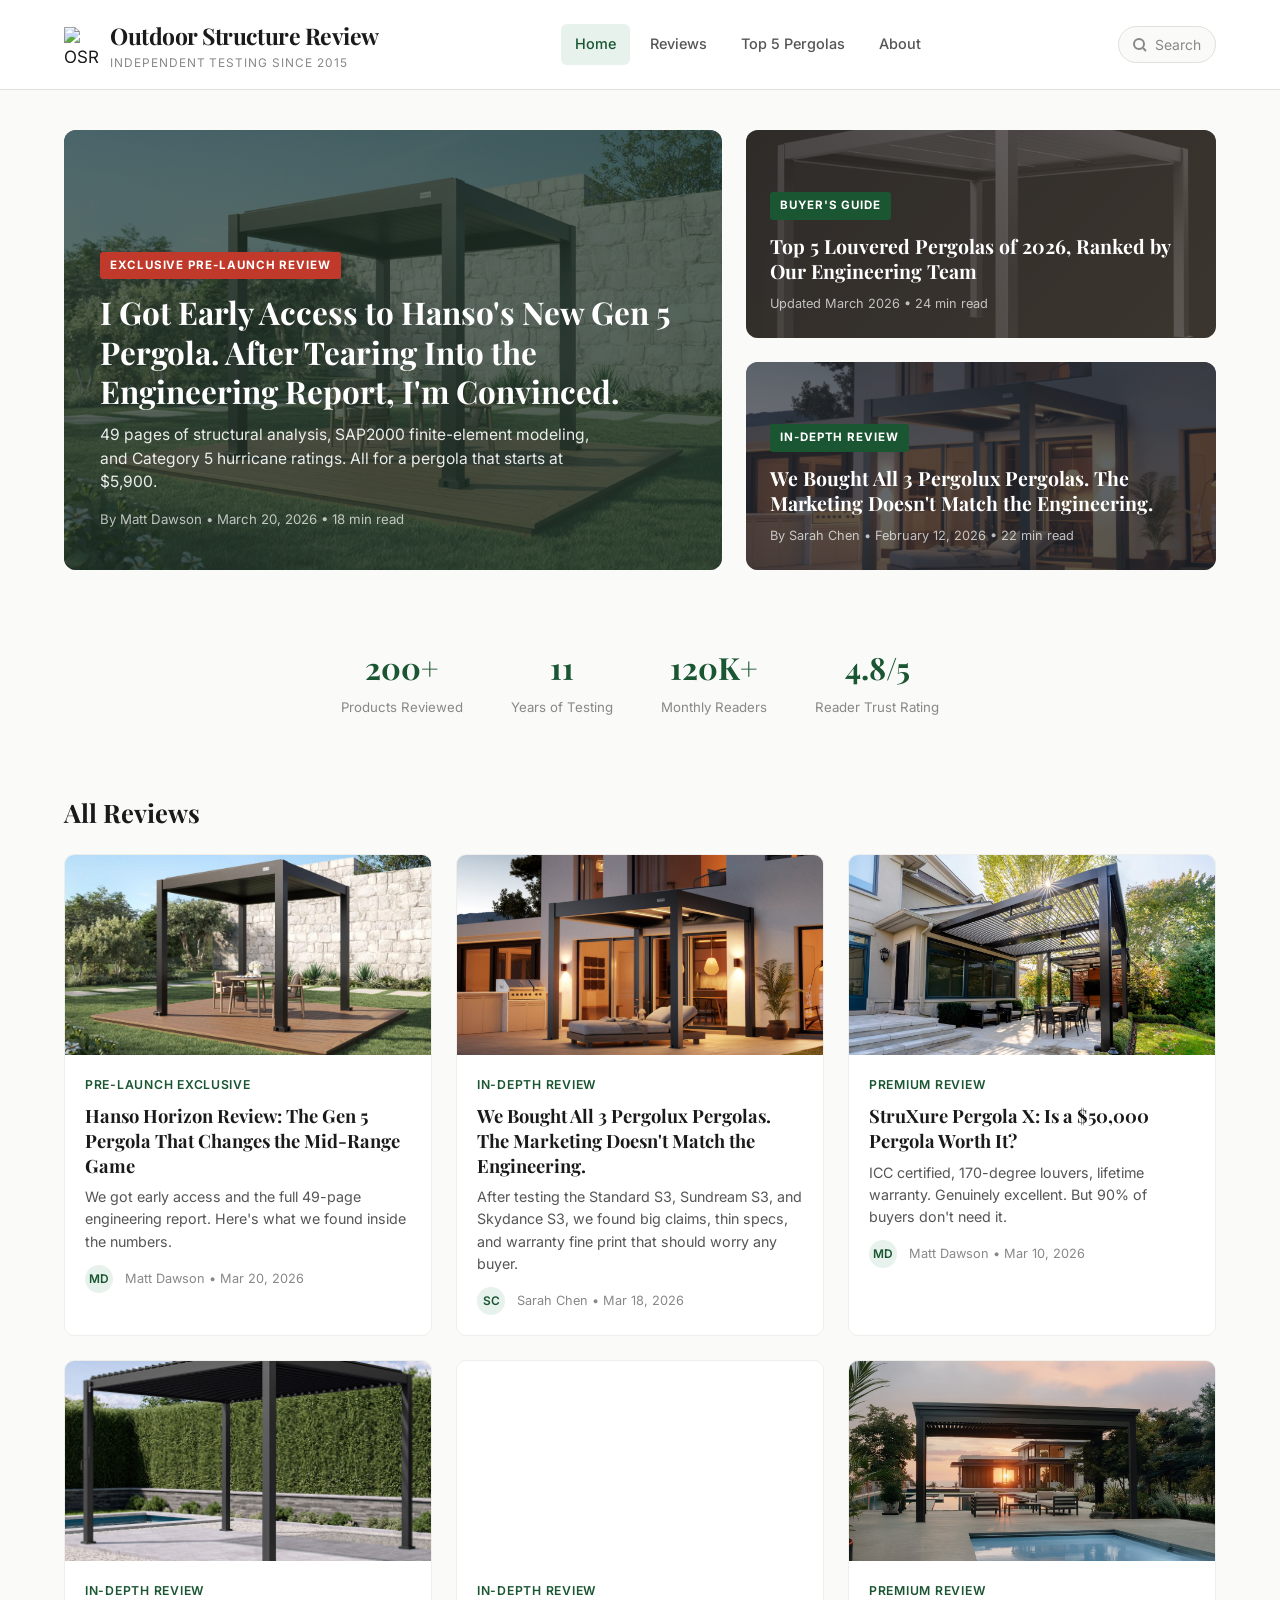
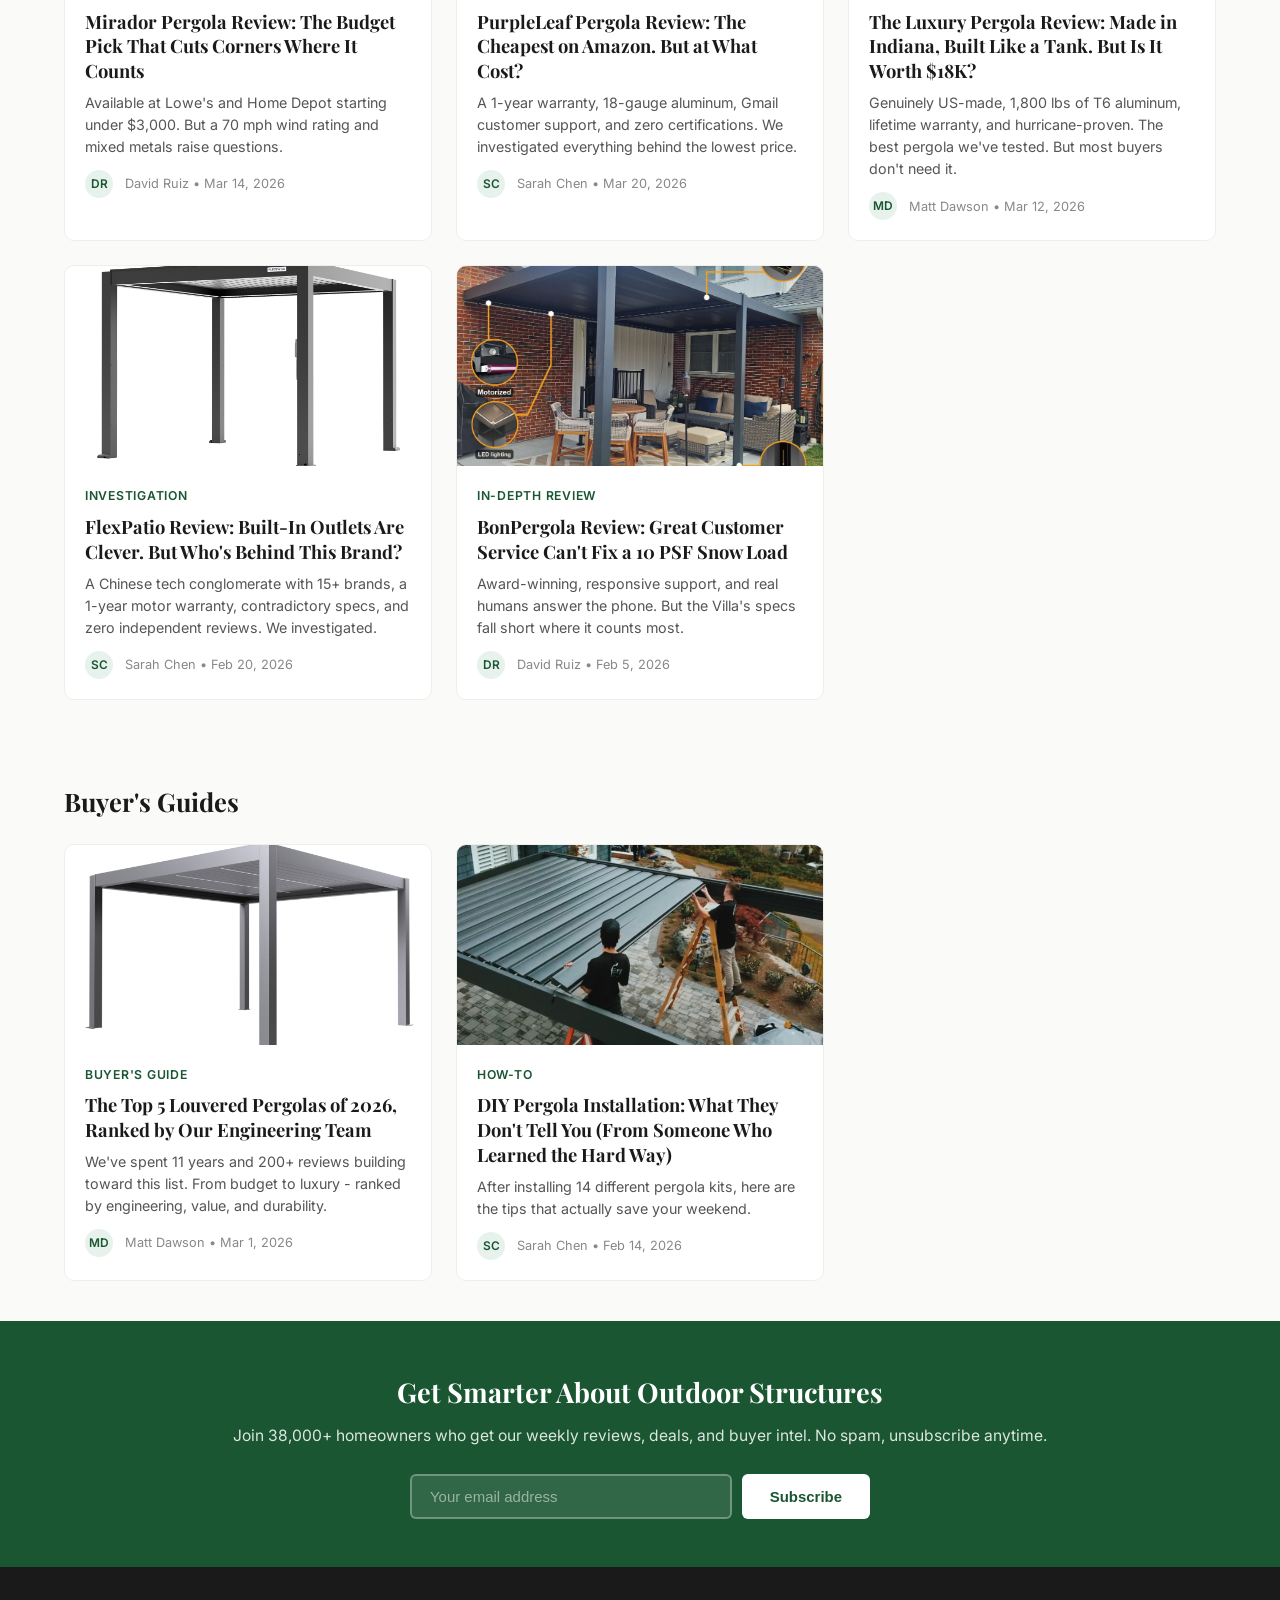
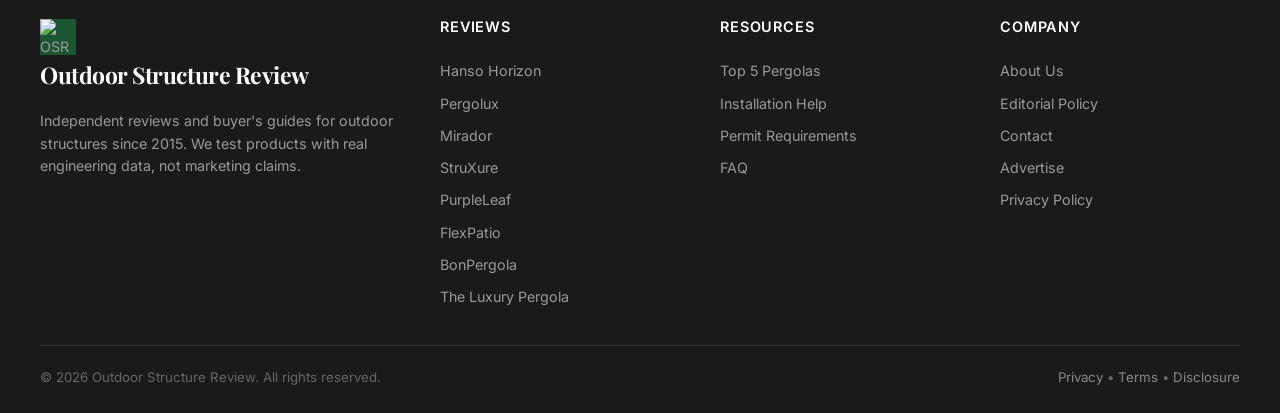
==== commit d9626cf5: "Add FlexPatio, BonPergola, and The Luxury Pergola reviews with full pipeline - FlexPatio (6.2/10): I" ====
--- a/index.html
+++ b/index.html
@@ -3,14 +3,14 @@
 <head>
   <meta charset="UTF-8">
   <meta name="viewport" content="width=device-width, initial-scale=1.0">
-  <title>Outdoor Structure Review — Independent Pergola Reviews & Buyer's Guides 2026</title>
+  <title>Outdoor Structure Review | Independent Pergola Reviews & Buyer's Guides 2026</title>
   <meta name="description" content="Independent pergola reviews, head-to-head comparisons, and buyer's guides. Hanso, Pergolux, StruXure, Mirador - tested and ranked by engineers. Trusted since 2015.">
   <link rel="canonical" href="https://outdoorstructurereview.com/">
   <link rel="preconnect" href="https://fonts.googleapis.com">
   <link rel="preconnect" href="https://fonts.gstatic.com" crossorigin>
   <link href="https://fonts.googleapis.com/css2?family=Inter:wght@400;500;600;700&family=Playfair+Display:wght@700;800&display=swap" rel="stylesheet">
-  <link rel="stylesheet" href="css/style.css">
-  <link rel="icon" href="data:image/svg+xml,<svg xmlns='http://www.w3.org/2000/svg' viewBox='0 0 100 100'><rect width='100' height='100' rx='12' fill='%231a5632'/><text x='50' y='68' font-family='Georgia' font-size='55' font-weight='700' fill='white' text-anchor='middle'>O</text></svg>">
+  <link rel="stylesheet" href="css/style.css?v=3">
+  <link rel="icon" href="data:image/svg+xml,<svg xmlns='http://www.w3.org/2000/svg' viewBox='0 0 40 40'><rect width='40' height='40' rx='8' fill='%231a5632'/><line x1='8' y1='11' x2='32' y2='11' stroke='white' stroke-width='2.2' stroke-linecap='round'/><line x1='8' y1='15.5' x2='32' y2='15.5' stroke='white' stroke-width='2.2' stroke-linecap='round'/><line x1='8' y1='20' x2='32' y2='20' stroke='white' stroke-width='2.2' stroke-linecap='round'/><rect x='10' y='20' width='3.5' height='14' rx='1' fill='white'/><rect x='26.5' y='20' width='3.5' height='14' rx='1' fill='white'/><circle cx='32' cy='32' r='5.5' fill='%234ecdc4'/><polyline points='29.5,32 31.2,33.8 34.5,30.2' fill='none' stroke='white' stroke-width='1.5' stroke-linecap='round' stroke-linejoin='round'/></svg>">
 </head>
 <body>
 
@@ -18,7 +18,7 @@
 <header class="site-header">
   <div class="header-top">
     <a href="index.html" class="logo">
-      <div class="logo-icon">O</div>
+      <div class="logo-icon"><img src="images/logo.svg" alt="OSR" width="36" height="36"></div>
       <div>
         <div class="logo-text">Outdoor Structure Review</div>
         <div class="logo-tagline">Independent Testing Since 2015</div>
@@ -26,7 +26,7 @@
     </a>
     <nav class="nav-main">
       <a href="index.html" class="active">Home</a>
-      <a href="reviews/horizon-launch-early-review.html">Reviews</a>
+      <a href="#reviews">Reviews</a>
       <a href="top-pergolas-2026.html">Top 5 Pergolas</a>
       <a href="about.html">About</a>
     </nav>
@@ -48,7 +48,7 @@
       <div class="hero-content">
         <div class="hero-badge">Exclusive Pre-Launch Review</div>
         <h2>I Got Early Access to Hanso's New Gen 5 Pergola. After Tearing Into the Engineering Report, I'm Convinced.</h2>
-        <p>49 pages of structural analysis, SAP2000 finite-element modeling, and Category 5 hurricane ratings — for a pergola that starts at $5,900.</p>
+        <p>49 pages of structural analysis, SAP2000 finite-element modeling, and Category 5 hurricane ratings. All for a pergola that starts at $5,900.</p>
         <div class="hero-meta">By Matt Dawson &bull; March 20, 2026 &bull; 18 min read</div>
       </div>
     </a>
@@ -66,7 +66,7 @@
         <div class="hero-content">
           <div class="hero-badge green">In-Depth Review</div>
           <h3>We Bought All 3 Pergolux Pergolas. The Marketing Doesn't Match the Engineering.</h3>
-          <div class="hero-meta">By Sarah Chen &bull; March 18, 2026 &bull; 22 min read</div>
+          <div class="hero-meta">By Sarah Chen &bull; February 12, 2026 &bull; 22 min read</div>
         </div>
       </a>
     </div>
@@ -93,10 +93,9 @@
   </div>
 </div>
 
-<!-- ===== LATEST REVIEWS ===== -->
-<div class="section-header">
-  <h2>Latest Reviews</h2>
-  <a href="#">View All Reviews &rarr;</a>
+<!-- ===== ALL REVIEWS ===== -->
+<div id="reviews" class="section-header">
+  <h2>All Reviews</h2>
 </div>
 
 <div class="articles-grid">
@@ -126,6 +125,19 @@
     </div>
   </div>
 
+  <div class="article-card" onclick="window.location='reviews/struxure-review.html'">
+    <div class="article-card-img" style="background: url('images/reviews/struxure-hero-luxury.jpg') center/cover;"></div>
+    <div class="article-card-body">
+      <div class="article-card-category">Premium Review</div>
+      <h3>StruXure Pergola X: Is a $50,000 Pergola Worth It?</h3>
+      <p>ICC certified, 170-degree louvers, lifetime warranty. Genuinely excellent. But 90% of buyers don't need it.</p>
+      <div class="article-card-meta">
+        <div class="author-avatar">MD</div>
+        <span>Matt Dawson &bull; Mar 10, 2026</span>
+      </div>
+    </div>
+  </div>
+
   <div class="article-card" onclick="window.location='reviews/mirador-review.html'">
     <div class="article-card-img" style="background: url('images/reviews/mirador-111s-lifestyle.jpg') center/cover;"></div>
     <div class="article-card-body">
@@ -135,6 +147,58 @@
       <div class="article-card-meta">
         <div class="author-avatar">DR</div>
         <span>David Ruiz &bull; Mar 14, 2026</span>
+      </div>
+    </div>
+  </div>
+
+  <div class="article-card" onclick="window.location='reviews/purpleleaf-review.html'">
+    <div class="article-card-img" style="background: url('images/reviews/purpleleaf-caesar-hero.jpg') center/cover;"></div>
+    <div class="article-card-body">
+      <div class="article-card-category">In-Depth Review</div>
+      <h3>PurpleLeaf Pergola Review: The Cheapest on Amazon. But at What Cost?</h3>
+      <p>A 1-year warranty, 18-gauge aluminum, Gmail customer support, and zero certifications. We investigated everything behind the lowest price.</p>
+      <div class="article-card-meta">
+        <div class="author-avatar">SC</div>
+        <span>Sarah Chen &bull; Mar 20, 2026</span>
+      </div>
+    </div>
+  </div>
+
+  <div class="article-card" onclick="window.location='reviews/theluxurypergola-review.html'">
+    <div class="article-card-img" style="background: url('images/reviews/luxurypergola-pro-hero.jpg') center/cover;"></div>
+    <div class="article-card-body">
+      <div class="article-card-category">Premium Review</div>
+      <h3>The Luxury Pergola Review: Made in Indiana, Built Like a Tank. But Is It Worth $18K?</h3>
+      <p>Genuinely US-made, 1,800 lbs of T6 aluminum, lifetime warranty, and hurricane-proven. The best pergola we've tested. But most buyers don't need it.</p>
+      <div class="article-card-meta">
+        <div class="author-avatar">MD</div>
+        <span>Matt Dawson &bull; Mar 12, 2026</span>
+      </div>
+    </div>
+  </div>
+
+  <div class="article-card" onclick="window.location='reviews/flexpatio-review.html'">
+    <div class="article-card-img" style="background: url('images/reviews/flexpatio-power-hero.png') center/cover;"></div>
+    <div class="article-card-body">
+      <div class="article-card-category">Investigation</div>
+      <h3>FlexPatio Review: Built-In Outlets Are Clever. But Who's Behind This Brand?</h3>
+      <p>A Chinese tech conglomerate with 15+ brands, a 1-year motor warranty, contradictory specs, and zero independent reviews. We investigated.</p>
+      <div class="article-card-meta">
+        <div class="author-avatar">SC</div>
+        <span>Sarah Chen &bull; Feb 20, 2026</span>
+      </div>
+    </div>
+  </div>
+
+  <div class="article-card" onclick="window.location='reviews/bonpergola-review.html'">
+    <div class="article-card-img" style="background: url('images/reviews/bonpergola-villa-hero.jpg') center/cover;"></div>
+    <div class="article-card-body">
+      <div class="article-card-category">In-Depth Review</div>
+      <h3>BonPergola Review: Great Customer Service Can't Fix a 10 PSF Snow Load</h3>
+      <p>Award-winning, responsive support, and real humans answer the phone. But the Villa's specs fall short where it counts most.</p>
+      <div class="article-card-meta">
+        <div class="author-avatar">DR</div>
+        <span>David Ruiz &bull; Feb 5, 2026</span>
       </div>
     </div>
   </div>
@@ -143,7 +207,6 @@
 <!-- ===== BUYER'S GUIDES ===== -->
 <div class="section-header">
   <h2>Buyer's Guides</h2>
-  <a href="#">All Guides &rarr;</a>
 </div>
 
 <div class="articles-grid">
@@ -156,19 +219,6 @@
       <div class="article-card-meta">
         <div class="author-avatar">MD</div>
         <span>Matt Dawson &bull; Mar 1, 2026</span>
-      </div>
-    </div>
-  </div>
-
-  <div class="article-card" onclick="window.location='reviews/struxure-review.html'">
-    <div class="article-card-img" style="background: url('images/reviews/struxure-hero-luxury.jpg') center/cover;"></div>
-    <div class="article-card-body">
-      <div class="article-card-category">Premium Review</div>
-      <h3>StruXure Pergola X: Is a $50,000 Pergola Worth It?</h3>
-      <p>ICC certified, 170-degree louvers, lifetime warranty. Genuinely excellent. But 90% of buyers don't need it.</p>
-      <div class="article-card-meta">
-        <div class="author-avatar">MD</div>
-        <span>Matt Dawson &bull; Mar 10, 2026</span>
       </div>
     </div>
   </div>
@@ -202,10 +252,10 @@
   <div class="footer-grid">
     <div class="footer-col footer-about">
       <a href="index.html" class="logo">
-        <div class="logo-icon">O</div>
+        <div class="logo-icon"><img src="images/logo.svg" alt="OSR" width="36" height="36"></div>
         <div class="logo-text">Outdoor Structure Review</div>
       </a>
-      <p>Independent reviews and buyer's guides for outdoor structures since 2015. We test products with real engineering data — not marketing claims.</p>
+      <p>Independent reviews and buyer's guides for outdoor structures since 2015. We test products with real engineering data, not marketing claims.</p>
     </div>
     <div class="footer-col">
       <h4>Reviews</h4>
@@ -213,6 +263,10 @@
       <a href="reviews/pergolux-review.html">Pergolux</a>
       <a href="reviews/mirador-review.html">Mirador</a>
       <a href="reviews/struxure-review.html">StruXure</a>
+      <a href="reviews/purpleleaf-review.html">PurpleLeaf</a>
+      <a href="reviews/flexpatio-review.html">FlexPatio</a>
+      <a href="reviews/bonpergola-review.html">BonPergola</a>
+      <a href="reviews/theluxurypergola-review.html">The Luxury Pergola</a>
     </div>
     <div class="footer-col">
       <h4>Resources</h4>
--- a/css/style.css
+++ b/css/style.css
@@ -70,15 +70,13 @@
 .logo-icon {
   width: 36px;
   height: 36px;
-  background: var(--color-accent);
-  border-radius: 4px;
-  display: flex;
-  align-items: center;
-  justify-content: center;
-  color: white;
-  font-weight: 700;
-  font-size: 18px;
-  font-family: var(--font-heading);
+  flex-shrink: 0;
+}
+
+.logo-icon img {
+  width: 100%;
+  height: 100%;
+  display: block;
 }
 
 .logo-text {
@@ -795,28 +793,124 @@
 
 /* CTA boxes */
 .article-cta {
-  background: var(--color-accent);
+  background: linear-gradient(135deg, #1a5632, #0d3a1f);
   color: white;
+  padding: 32px 36px;
+  border-radius: 12px;
+  margin: 2.5em 0;
+  text-align: center;
+  box-shadow: 0 4px 20px rgba(26, 86, 50, 0.3);
+  border: 1px solid rgba(255,255,255,0.1);
+  position: relative;
+  overflow: hidden;
+}
+
+.article-cta::before {
+  content: '';
+  position: absolute;
+  top: 0; left: 0; right: 0;
+  height: 3px;
+  background: linear-gradient(90deg, #4ecdc4, #45b7aa, #4ecdc4);
+}
+
+.article-cta a {
+  display: inline-block;
+  color: #1a5632;
+  background: white;
+  font-weight: 700;
+  font-size: 1.05rem;
+  text-decoration: none;
+  padding: 14px 32px;
+  border-radius: 8px;
+  transition: all 0.2s ease;
+  box-shadow: 0 2px 8px rgba(0,0,0,0.15);
+}
+
+.article-cta a:hover {
+  background: #f0faf5;
+  transform: translateY(-1px);
+  box-shadow: 0 4px 16px rgba(0,0,0,0.2);
+}
+
+.article-cta p {
+  margin-bottom: 0.8em !important;
+  font-size: 1.25rem !important;
+  font-weight: 700;
+  opacity: 1;
+  letter-spacing: 0.01em;
+}
+
+/* #1 Recommendation banner */
+.recommend-banner {
+  background: linear-gradient(135deg, #f0faf5, #e0f2eb);
+  border: 2px solid #1a5632;
+  border-radius: 12px;
   padding: 28px 32px;
-  border-radius: 10px;
-  margin: 2em 0;
-  text-align: center;
-}
-
-.article-cta a {
+  margin: 2.5em 0;
+  display: flex;
+  align-items: center;
+  gap: 20px;
+}
+
+.recommend-banner .recommend-badge {
+  background: #1a5632;
   color: white;
-  font-weight: 700;
-  font-size: 1.05rem;
-  text-decoration: underline;
-  text-underline-offset: 4px;
-}
-
-.article-cta a:hover { opacity: 0.85; }
-
-.article-cta p {
-  margin-bottom: 0.5em !important;
-  font-size: 0.88rem !important;
-  opacity: 0.85;
+  font-family: var(--font-heading);
+  font-size: 1.6rem;
+  font-weight: 800;
+  width: 56px;
+  height: 56px;
+  border-radius: 50%;
+  display: flex;
+  align-items: center;
+  justify-content: center;
+  flex-shrink: 0;
+}
+
+.recommend-banner .recommend-content {
+  flex: 1;
+}
+
+.recommend-banner .recommend-content h4 {
+  font-family: var(--font-heading);
+  font-size: 1.15rem;
+  margin-bottom: 4px;
+  color: var(--color-text);
+}
+
+.recommend-banner .recommend-content p {
+  font-size: 0.88rem;
+  color: var(--color-text-secondary);
+  margin-bottom: 0;
+  line-height: 1.5;
+}
+
+.recommend-banner .recommend-link {
+  background: #1a5632;
+  color: white;
+  padding: 10px 20px;
+  border-radius: 6px;
+  font-weight: 600;
+  font-size: 0.88rem;
+  text-decoration: none;
+  white-space: nowrap;
+  transition: all 0.2s ease;
+}
+
+.recommend-banner .recommend-link:hover {
+  background: #124025;
+  transform: translateY(-1px);
+}
+
+@media (max-width: 600px) {
+  .recommend-banner {
+    flex-direction: column;
+    text-align: center;
+  }
+  .recommend-banner .recommend-link {
+    width: 100%;
+    text-align: center;
+  }
 }
 
 /* disclosure */
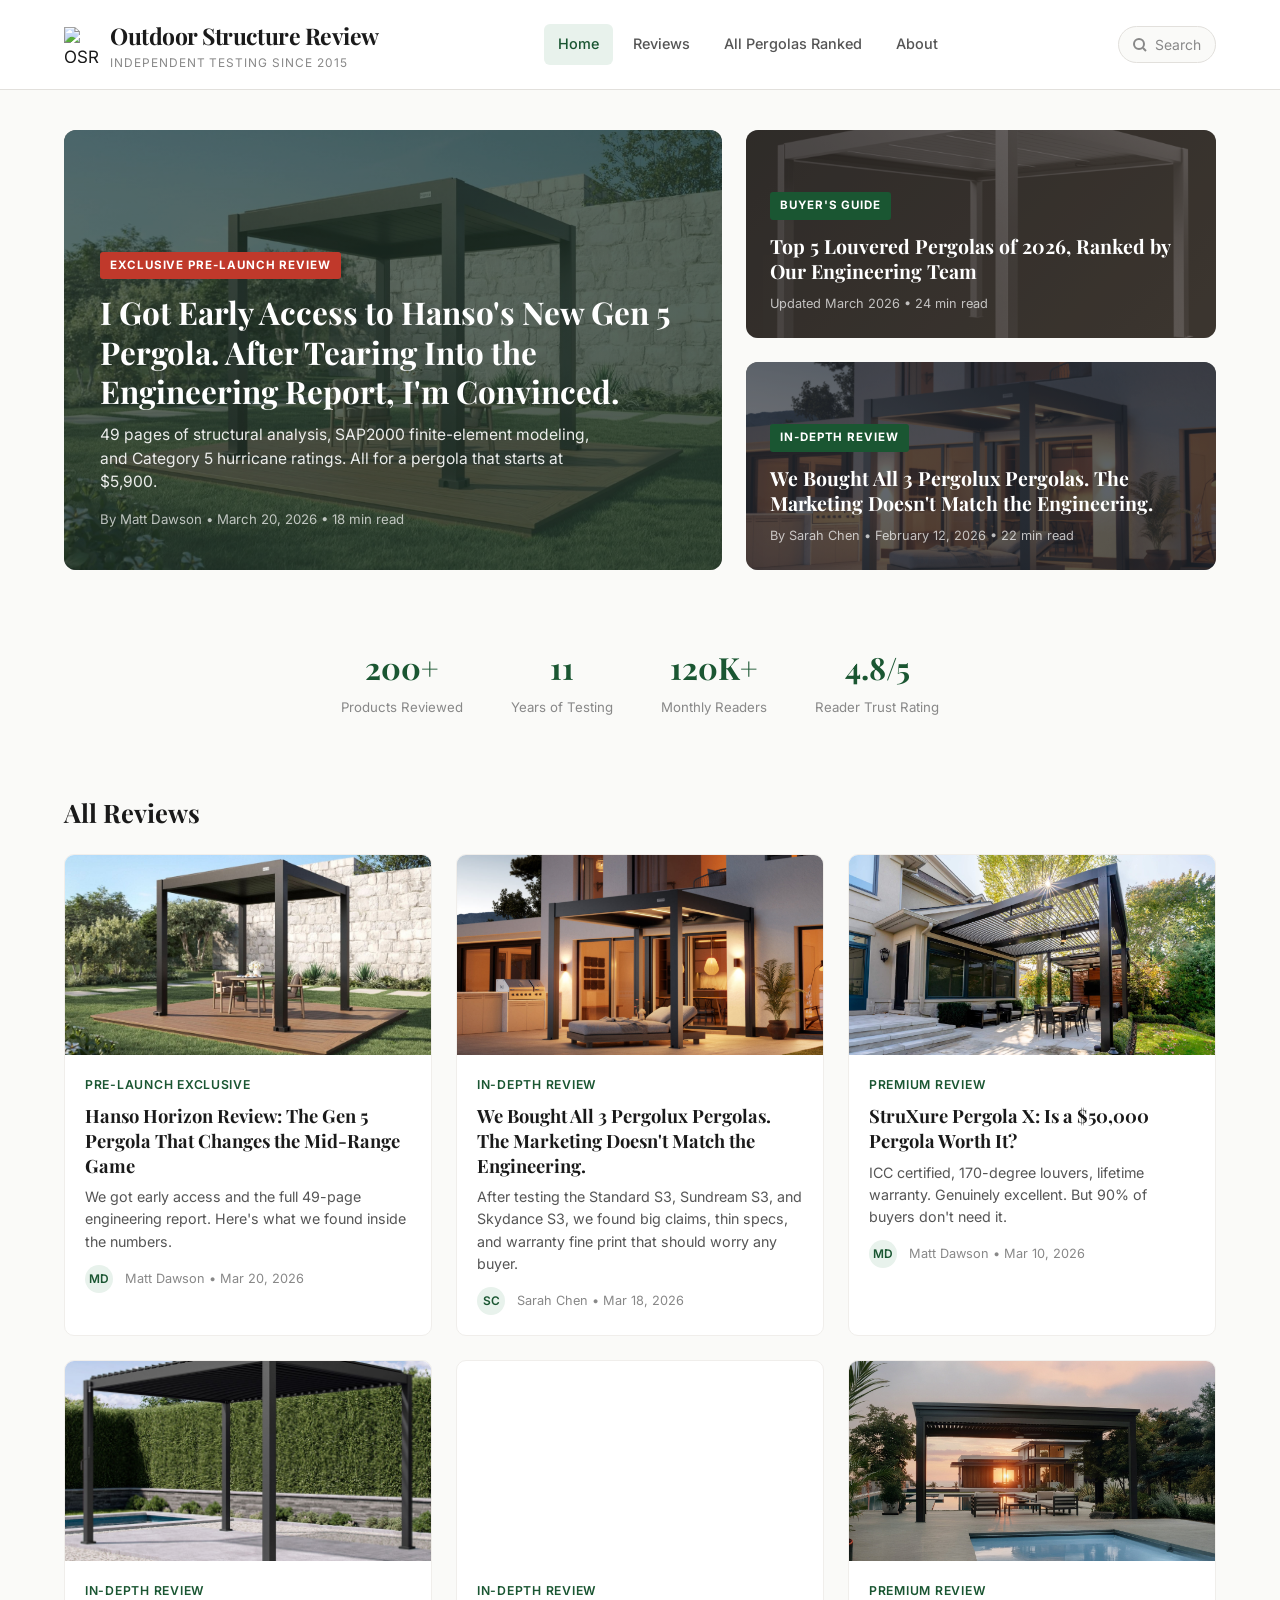
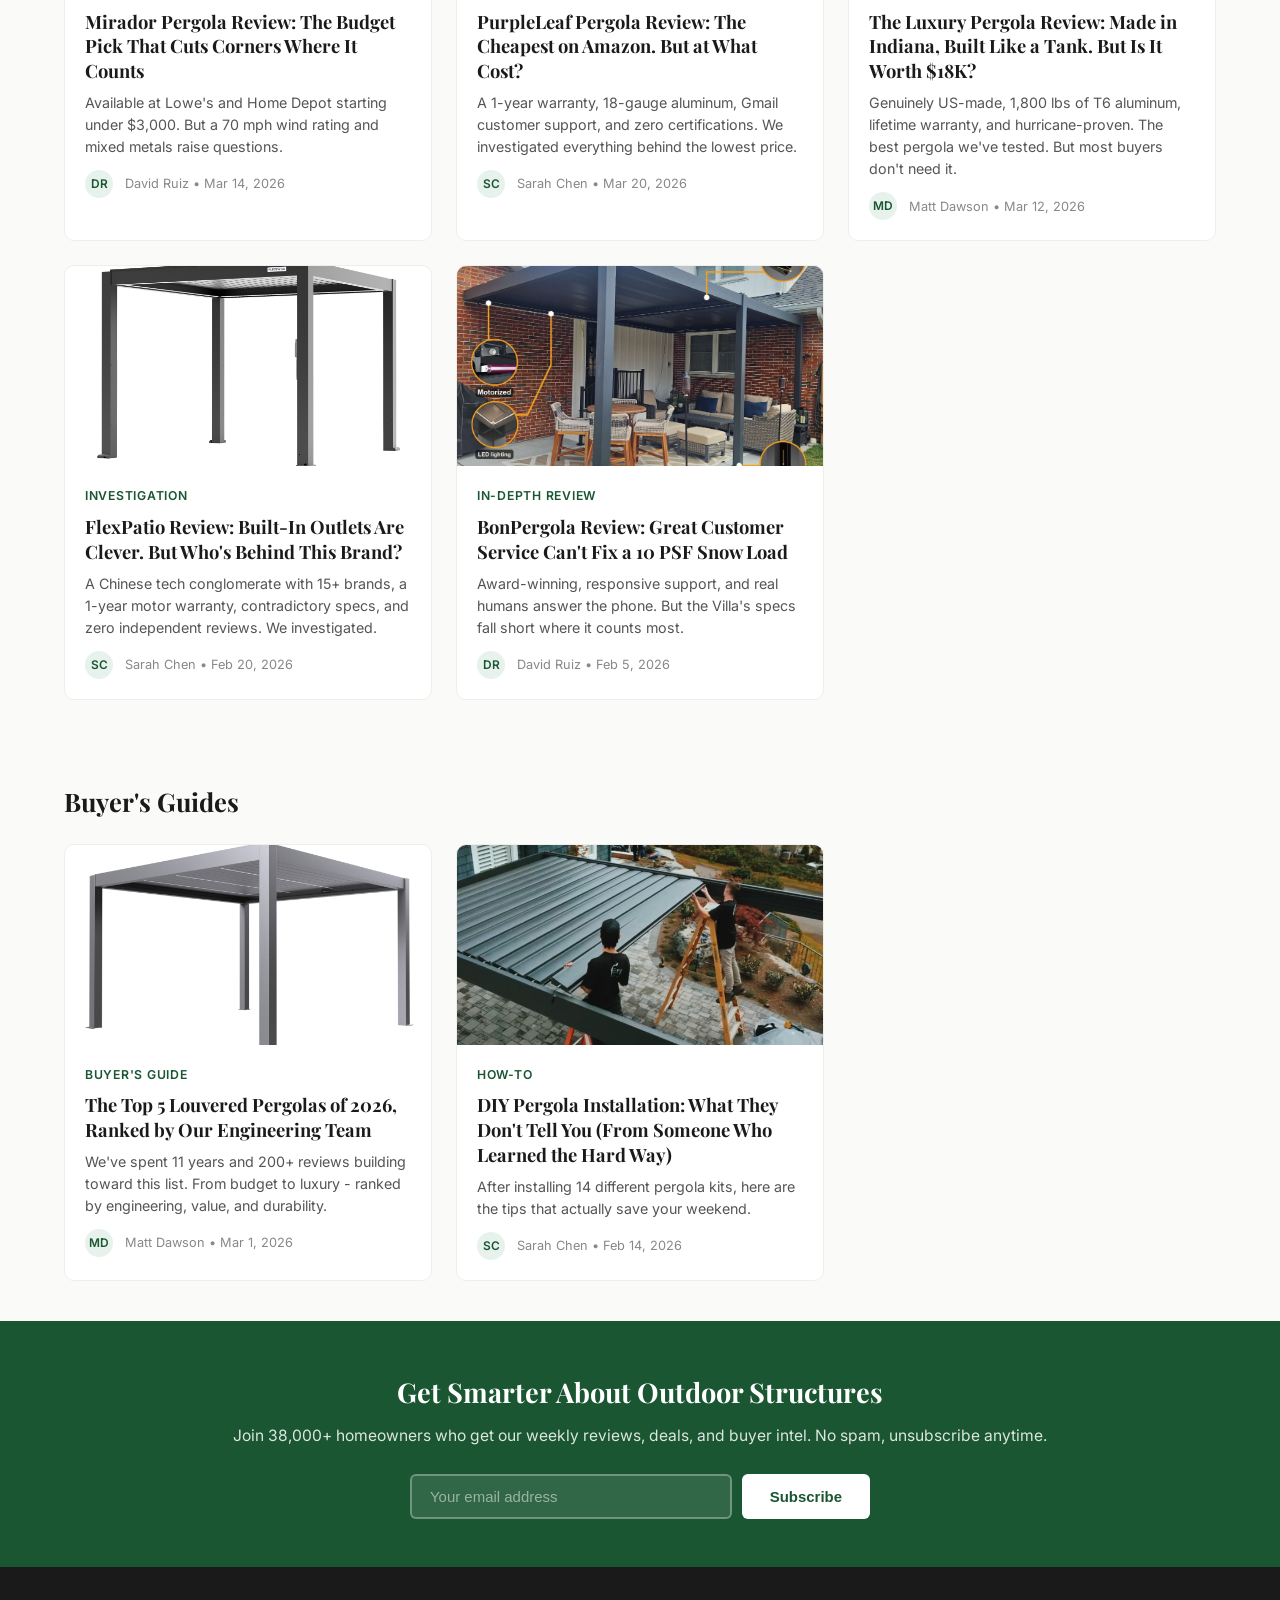
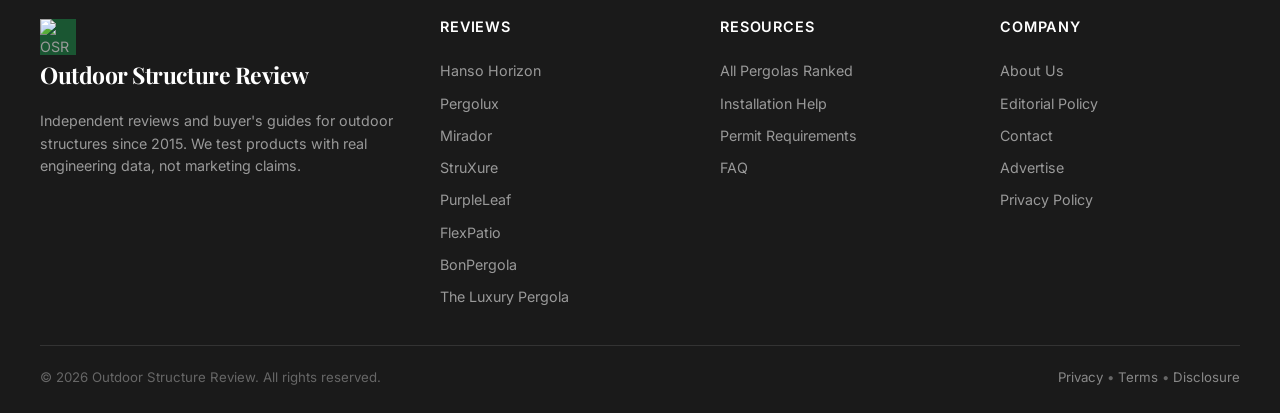
==== commit bcb65145: "Transform Top 5 into comprehensive All Pergolas Ranked page with 9 brands - Expanded from 5 brands t" ====
--- a/index.html
+++ b/index.html
@@ -27,7 +27,7 @@
     <nav class="nav-main">
       <a href="index.html" class="active">Home</a>
       <a href="#reviews">Reviews</a>
-      <a href="top-pergolas-2026.html">Top 5 Pergolas</a>
+      <a href="top-pergolas-2026.html">All Pergolas Ranked</a>
       <a href="about.html">About</a>
     </nav>
     <div class="nav-search">
@@ -270,7 +270,7 @@
     </div>
     <div class="footer-col">
       <h4>Resources</h4>
-      <a href="top-pergolas-2026.html">Top 5 Pergolas</a>
+      <a href="top-pergolas-2026.html">All Pergolas Ranked</a>
       <a href="#">Installation Help</a>
       <a href="#">Permit Requirements</a>
       <a href="#">FAQ</a>
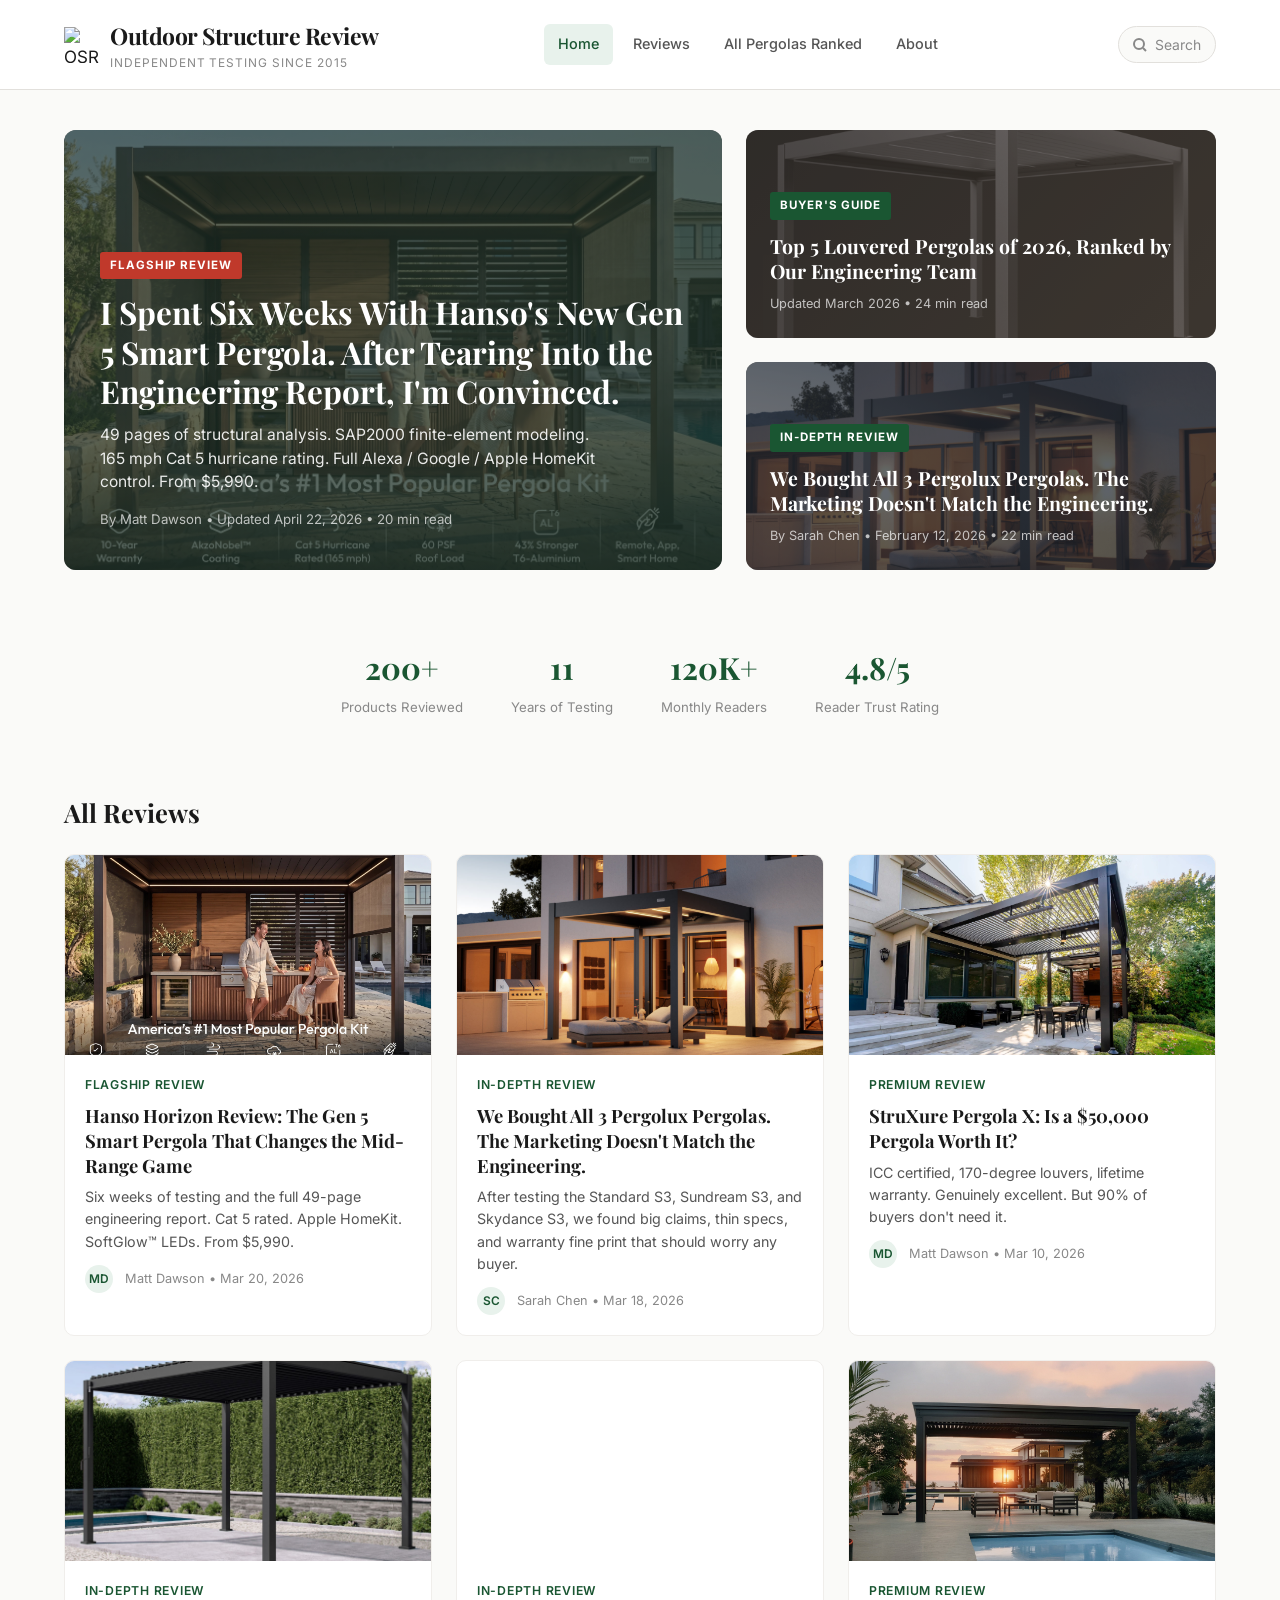
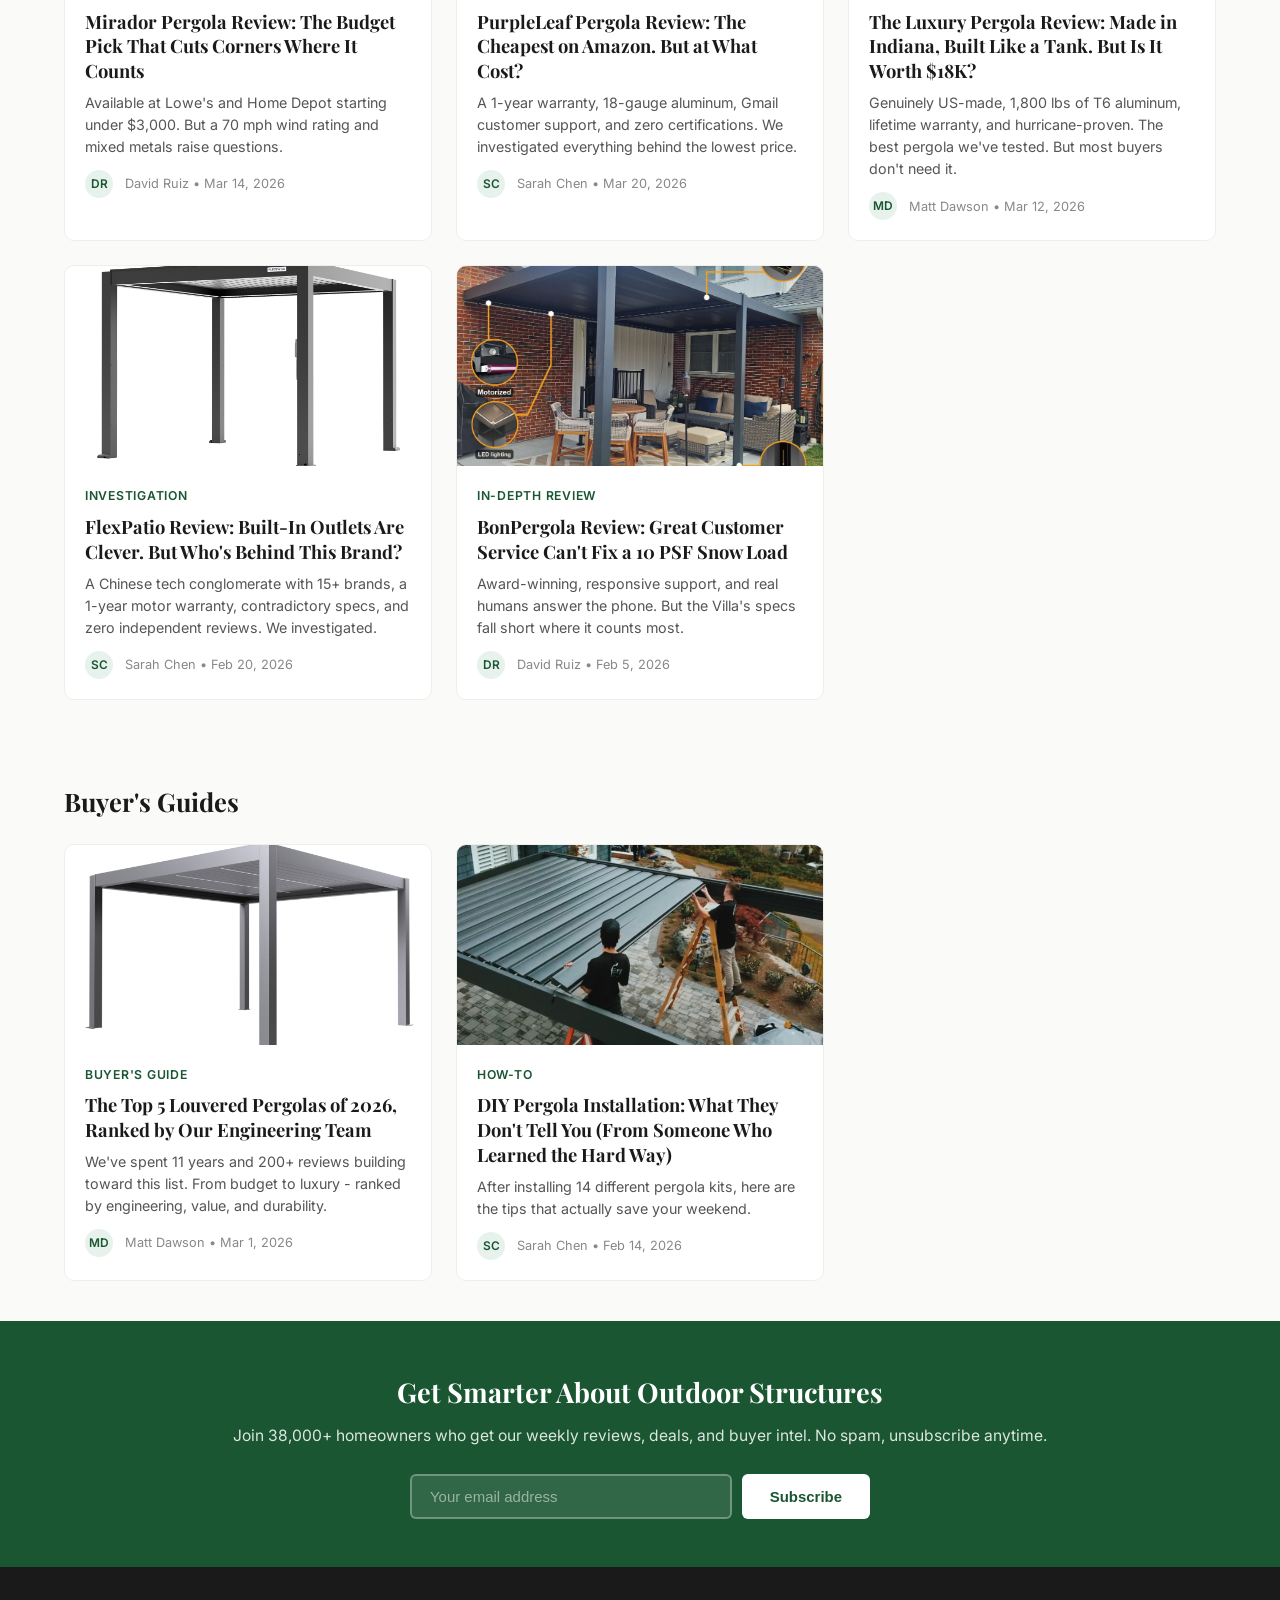
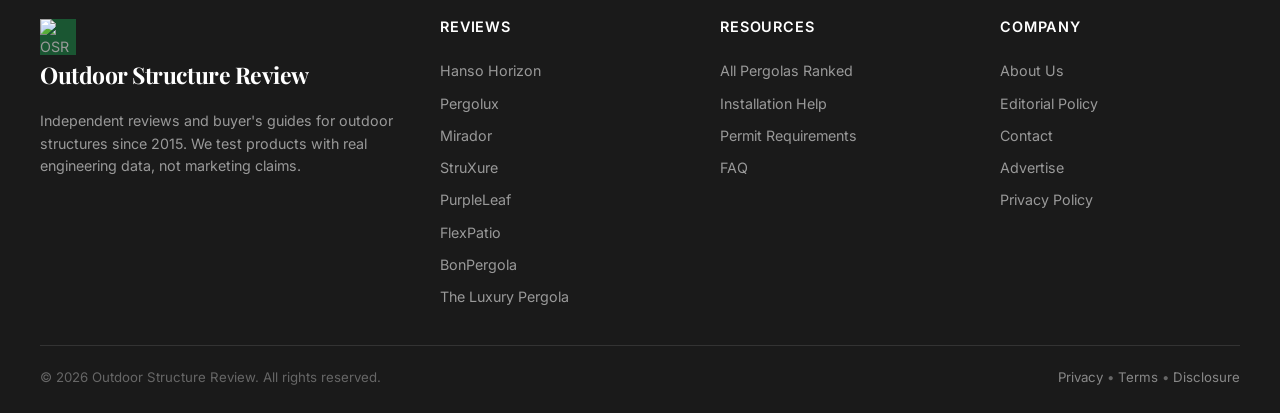
==== commit fc846601: "Refresh Horizon review with live product data + correct Master+ to 165mph - Replace placeholder Hori" ====
--- a/index.html
+++ b/index.html
@@ -44,12 +44,12 @@
 <section class="hero">
   <div class="hero-grid">
     <a href="reviews/horizon-launch-early-review.html" class="hero-main">
-      <div class="hero-img" style="background: linear-gradient(135deg, rgba(26,58,42,0.55), rgba(26,58,42,0.7)), url('images/reviews/hanso-master-hero.jpg') center/cover;"></div>
+      <div class="hero-img" style="background: linear-gradient(135deg, rgba(26,58,42,0.55), rgba(26,58,42,0.7)), url('images/reviews/hanso-horizon-hero.webp') center/cover;"></div>
       <div class="hero-content">
-        <div class="hero-badge">Exclusive Pre-Launch Review</div>
-        <h2>I Got Early Access to Hanso's New Gen 5 Pergola. After Tearing Into the Engineering Report, I'm Convinced.</h2>
-        <p>49 pages of structural analysis, SAP2000 finite-element modeling, and Category 5 hurricane ratings. All for a pergola that starts at $5,900.</p>
-        <div class="hero-meta">By Matt Dawson &bull; March 20, 2026 &bull; 18 min read</div>
+        <div class="hero-badge">Flagship Review</div>
+        <h2>I Spent Six Weeks With Hanso's New Gen 5 Smart Pergola. After Tearing Into the Engineering Report, I'm Convinced.</h2>
+        <p>49 pages of structural analysis. SAP2000 finite-element modeling. 165 mph Cat 5 hurricane rating. Full Alexa / Google / Apple HomeKit control. From $5,990.</p>
+        <div class="hero-meta">By Matt Dawson &bull; Updated April 22, 2026 &bull; 20 min read</div>
       </div>
     </a>
     <div class="hero-sidebar">
@@ -100,11 +100,11 @@
 
 <div class="articles-grid">
   <div class="article-card" onclick="window.location='reviews/horizon-launch-early-review.html'">
-    <div class="article-card-img" style="background: url('images/reviews/hanso-master-hero.jpg') center/cover;"></div>
-    <div class="article-card-body">
-      <div class="article-card-category">Pre-Launch Exclusive</div>
-      <h3>Hanso Horizon Review: The Gen 5 Pergola That Changes the Mid-Range Game</h3>
-      <p>We got early access and the full 49-page engineering report. Here's what we found inside the numbers.</p>
+    <div class="article-card-img" style="background: url('images/reviews/hanso-horizon-hero.webp') center/cover;"></div>
+    <div class="article-card-body">
+      <div class="article-card-category">Flagship Review</div>
+      <h3>Hanso Horizon Review: The Gen 5 Smart Pergola That Changes the Mid-Range Game</h3>
+      <p>Six weeks of testing and the full 49-page engineering report. Cat 5 rated. Apple HomeKit. SoftGlow&trade; LEDs. From $5,990.</p>
       <div class="article-card-meta">
         <div class="author-avatar">MD</div>
         <span>Matt Dawson &bull; Mar 20, 2026</span>
